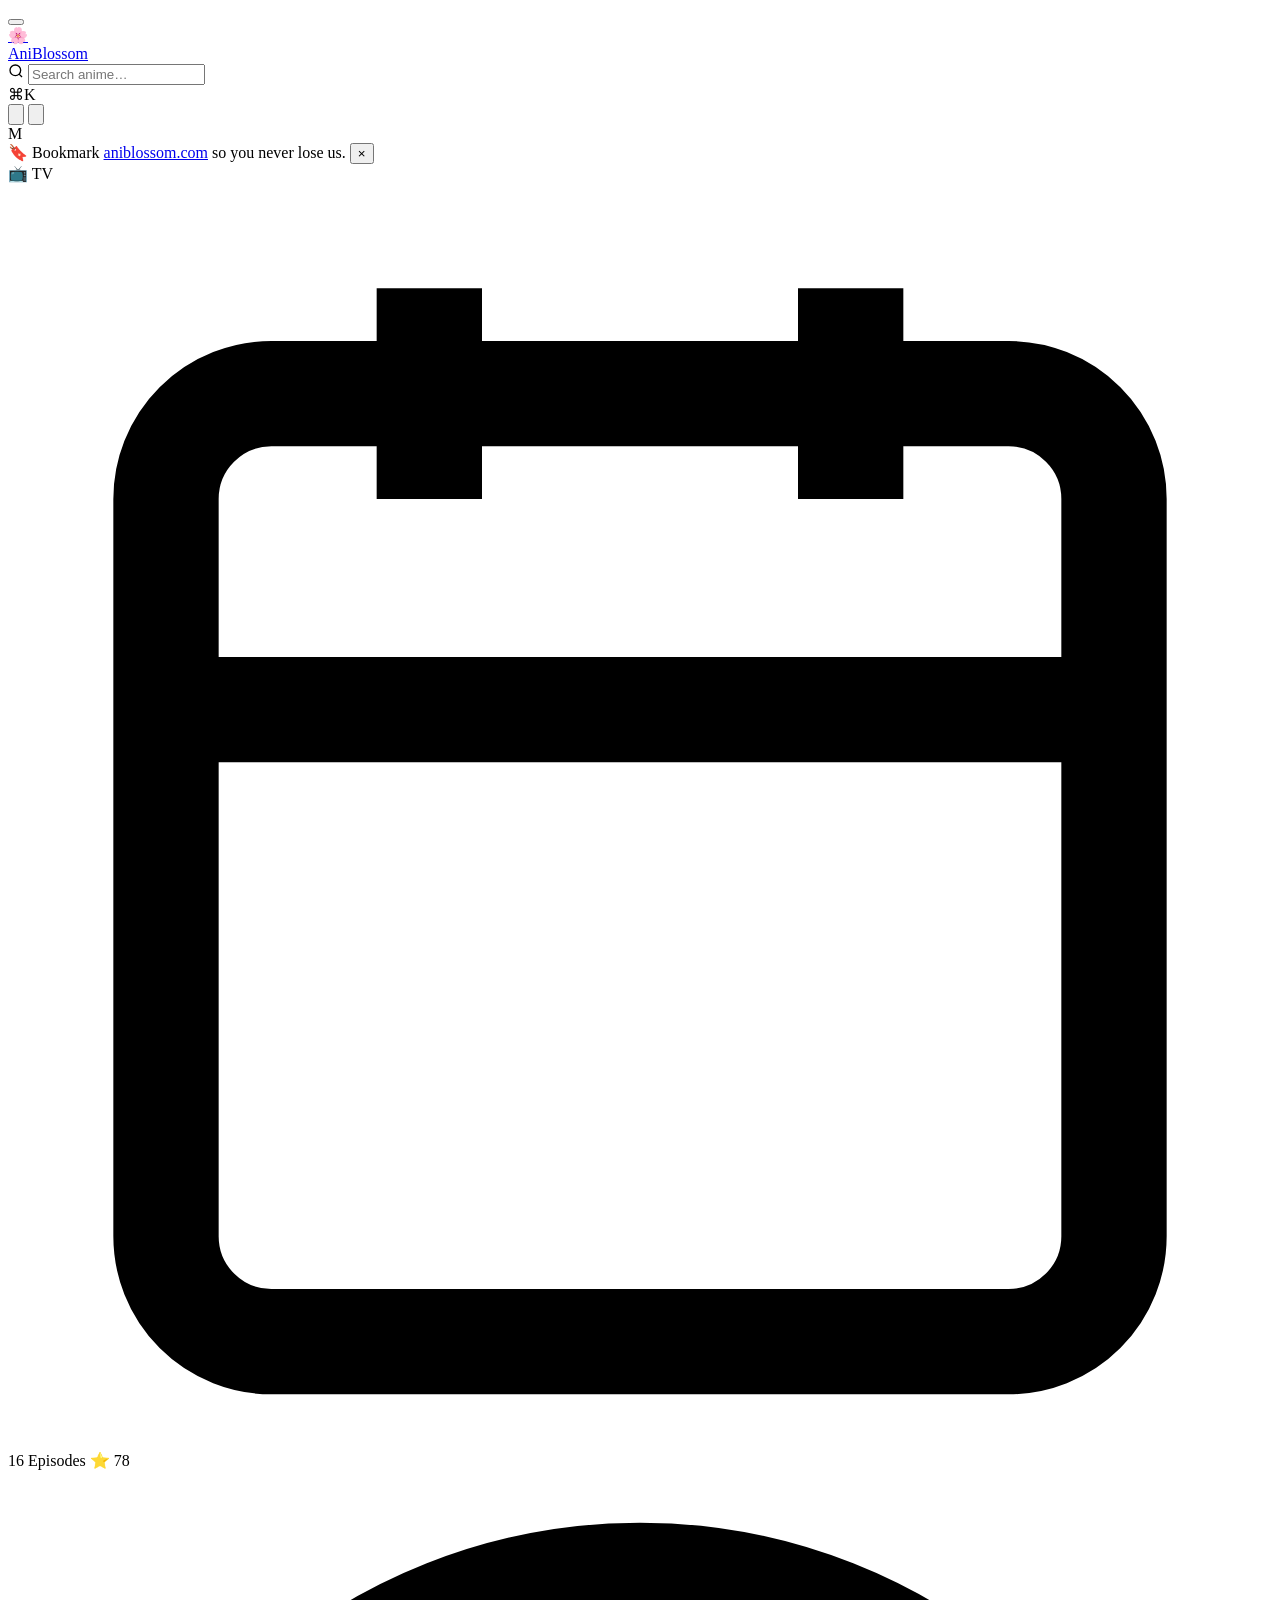
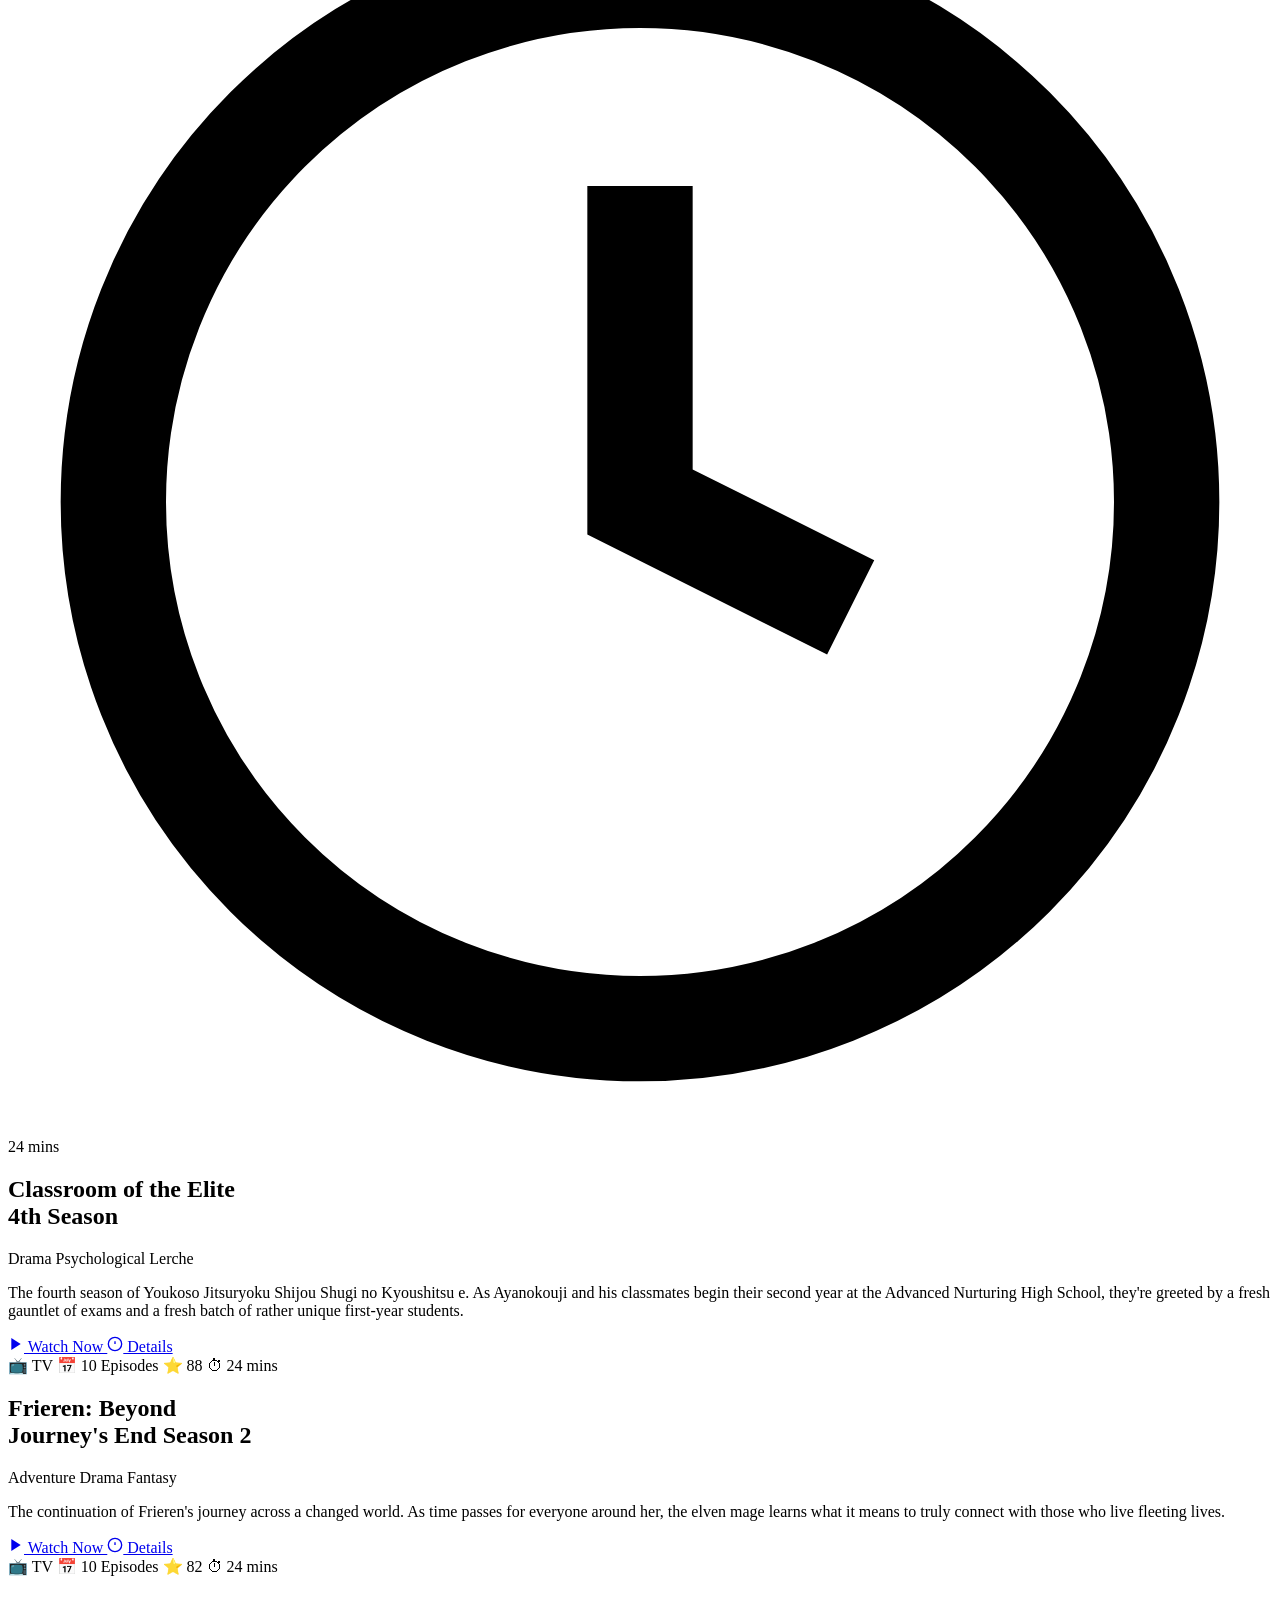
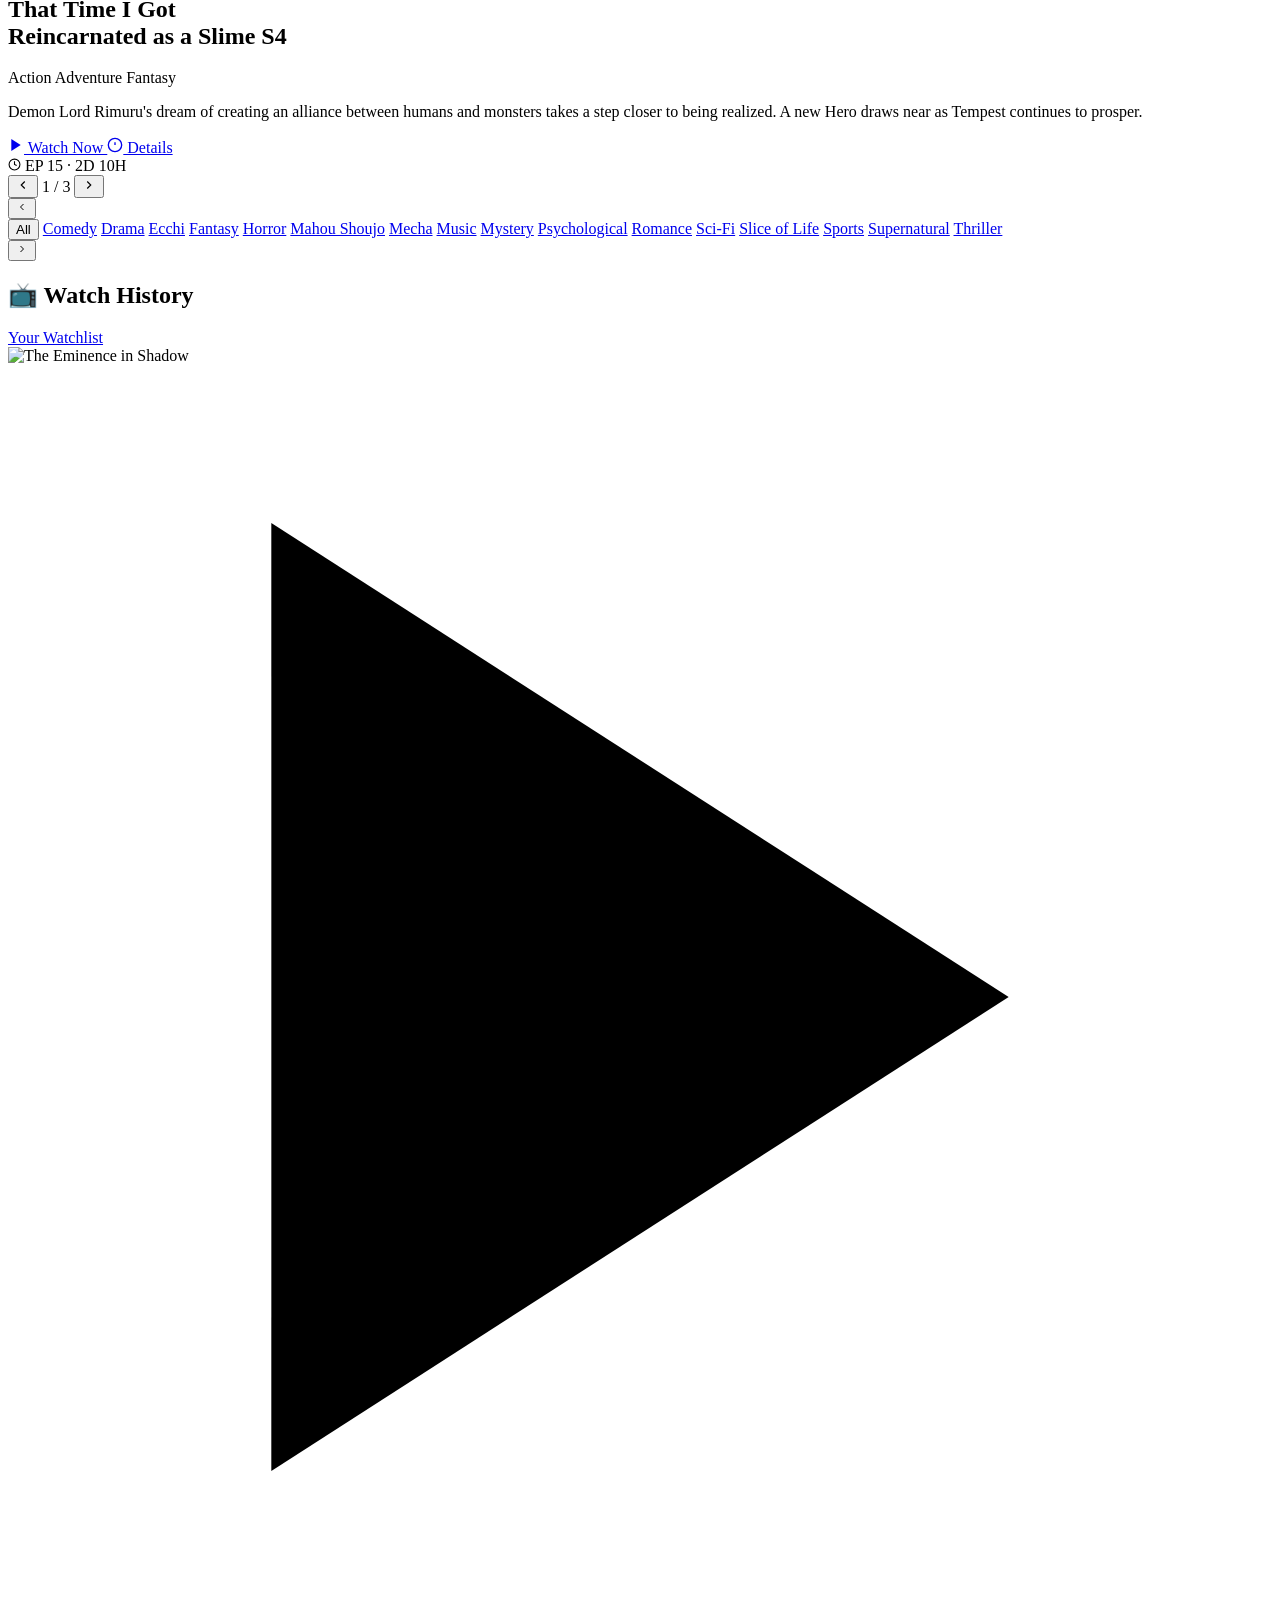
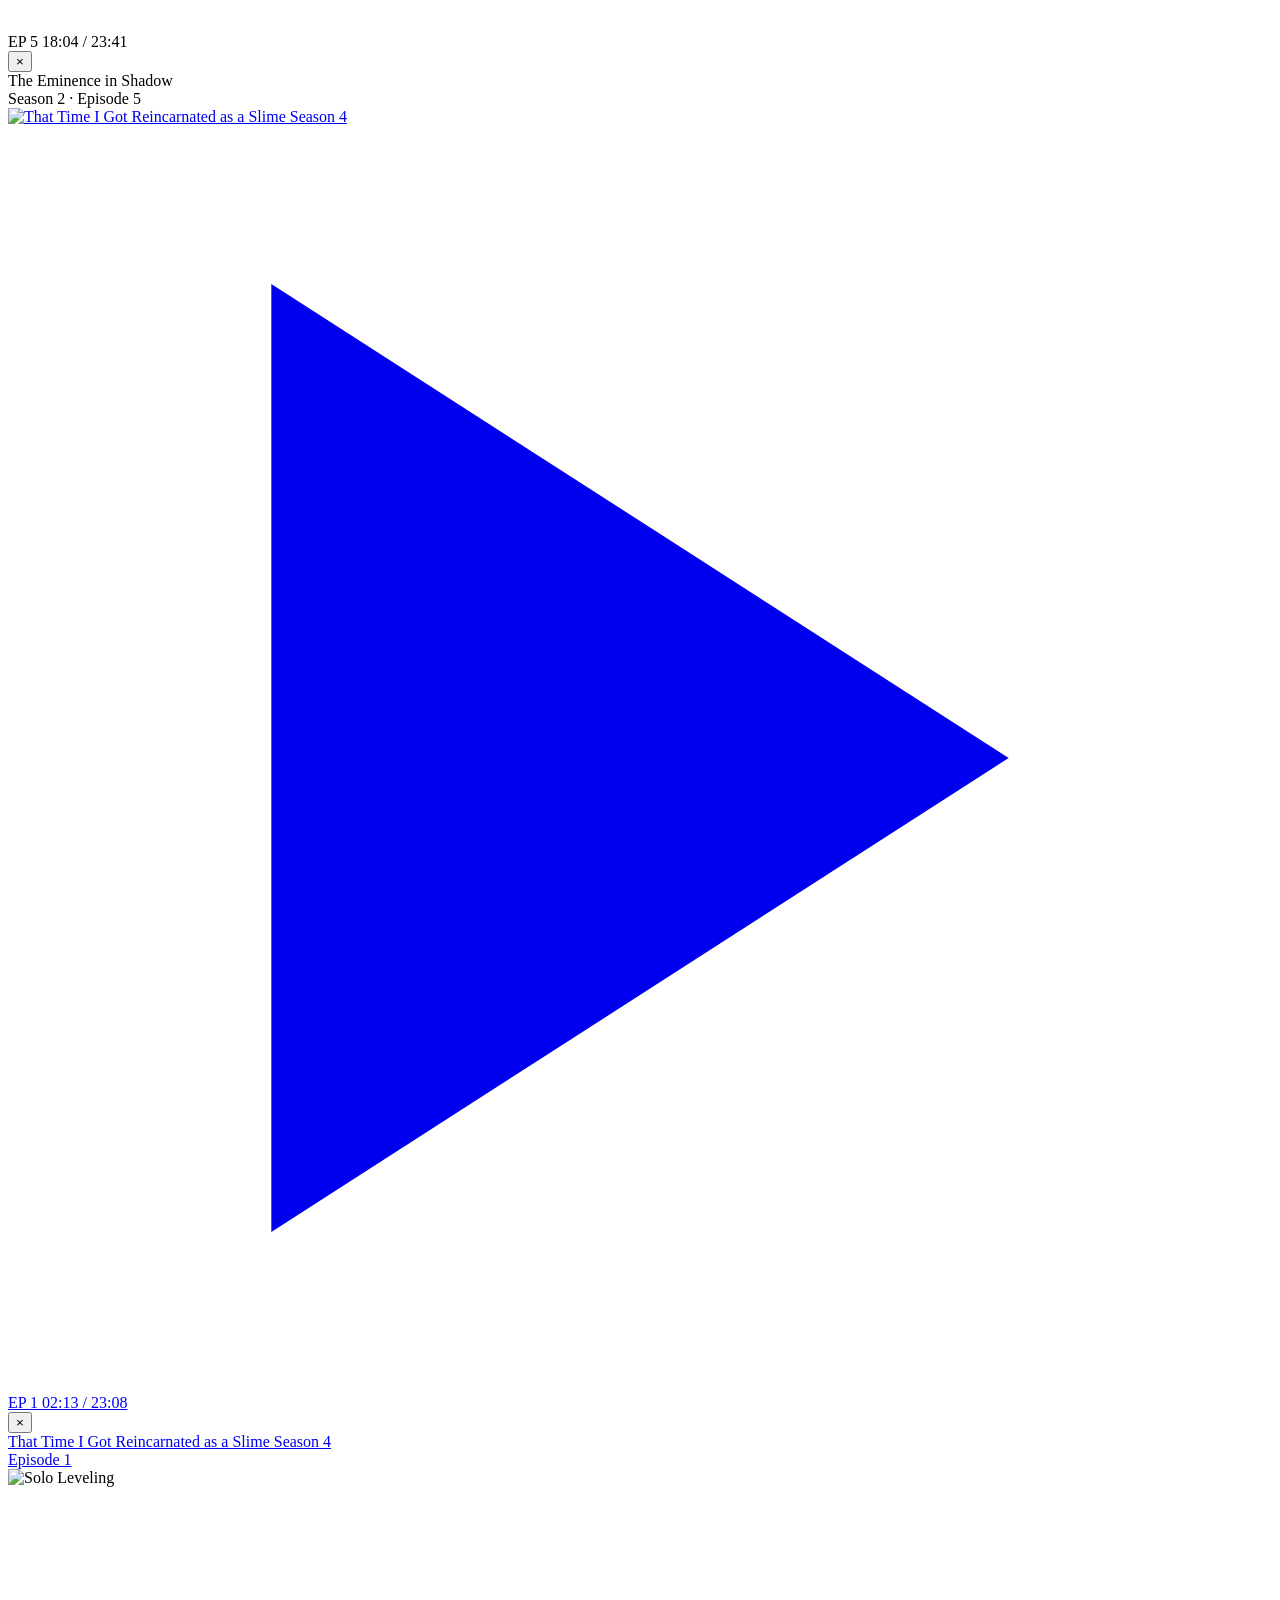
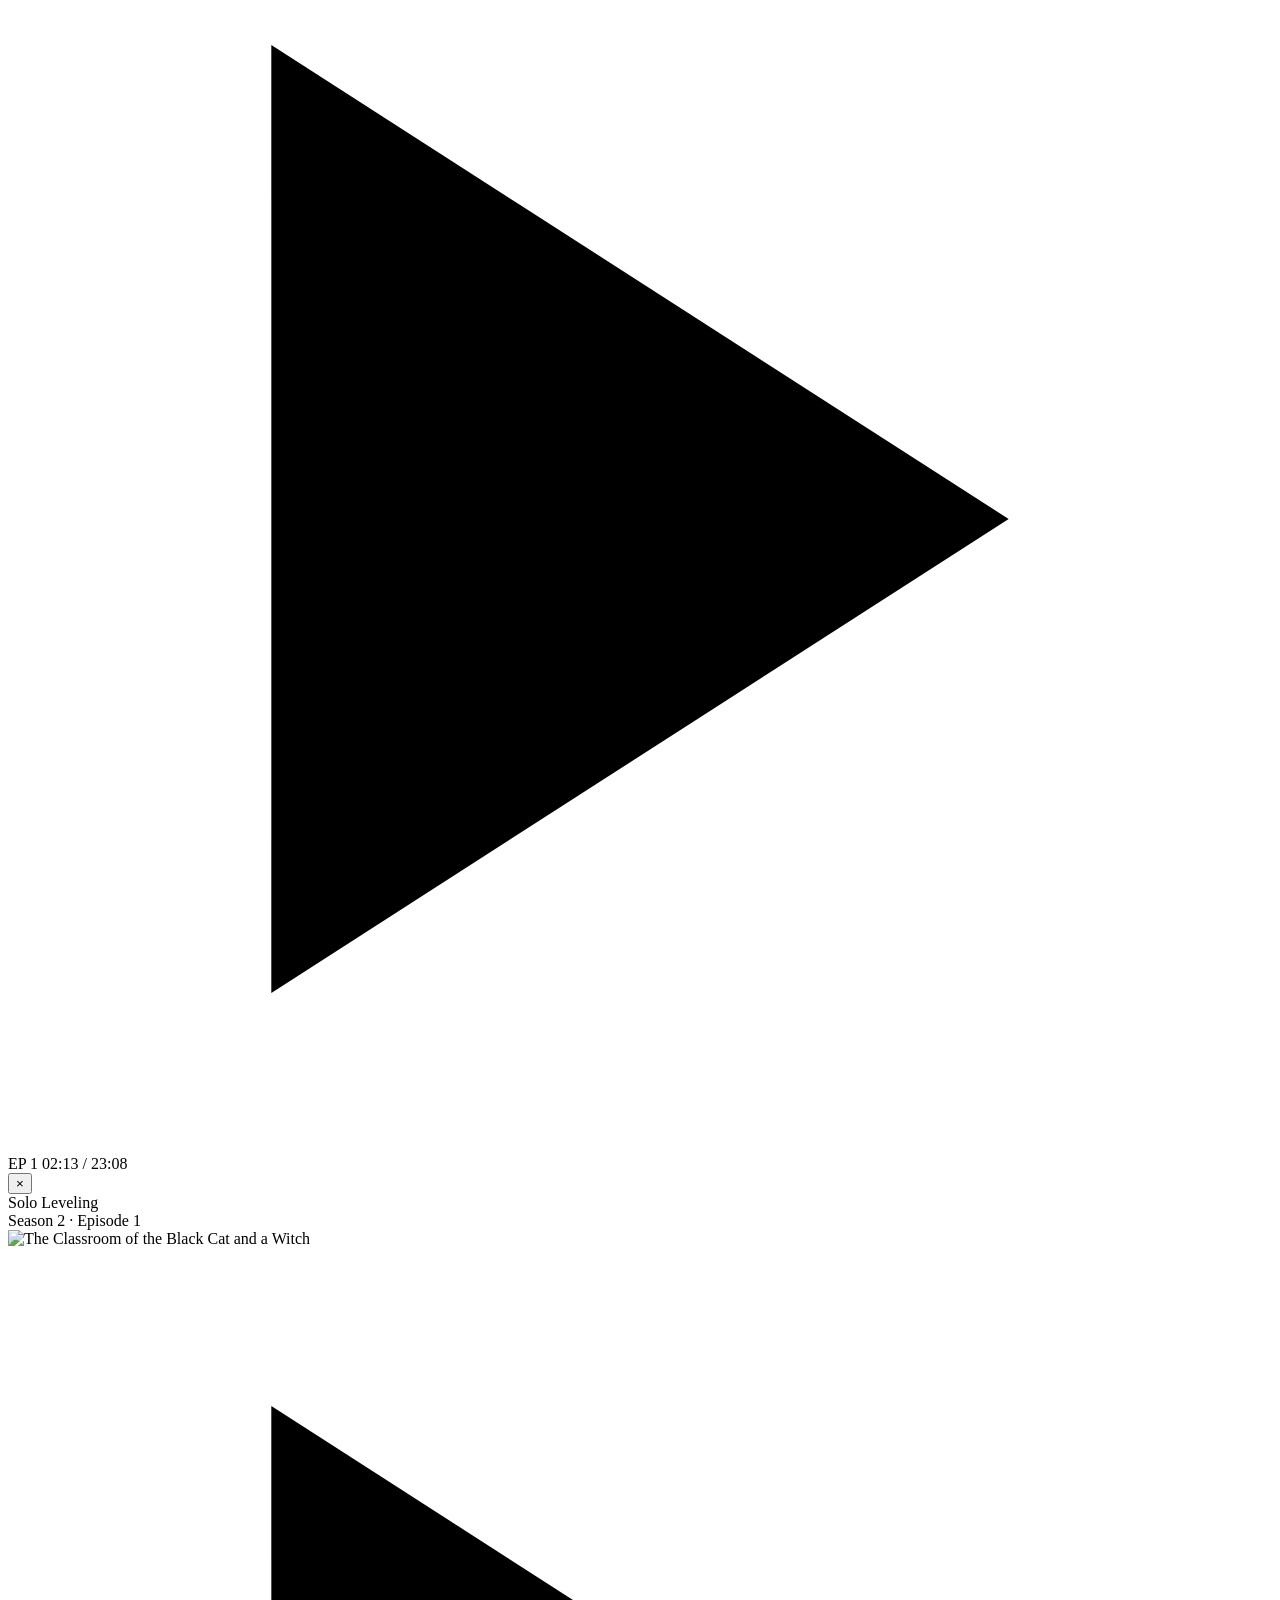
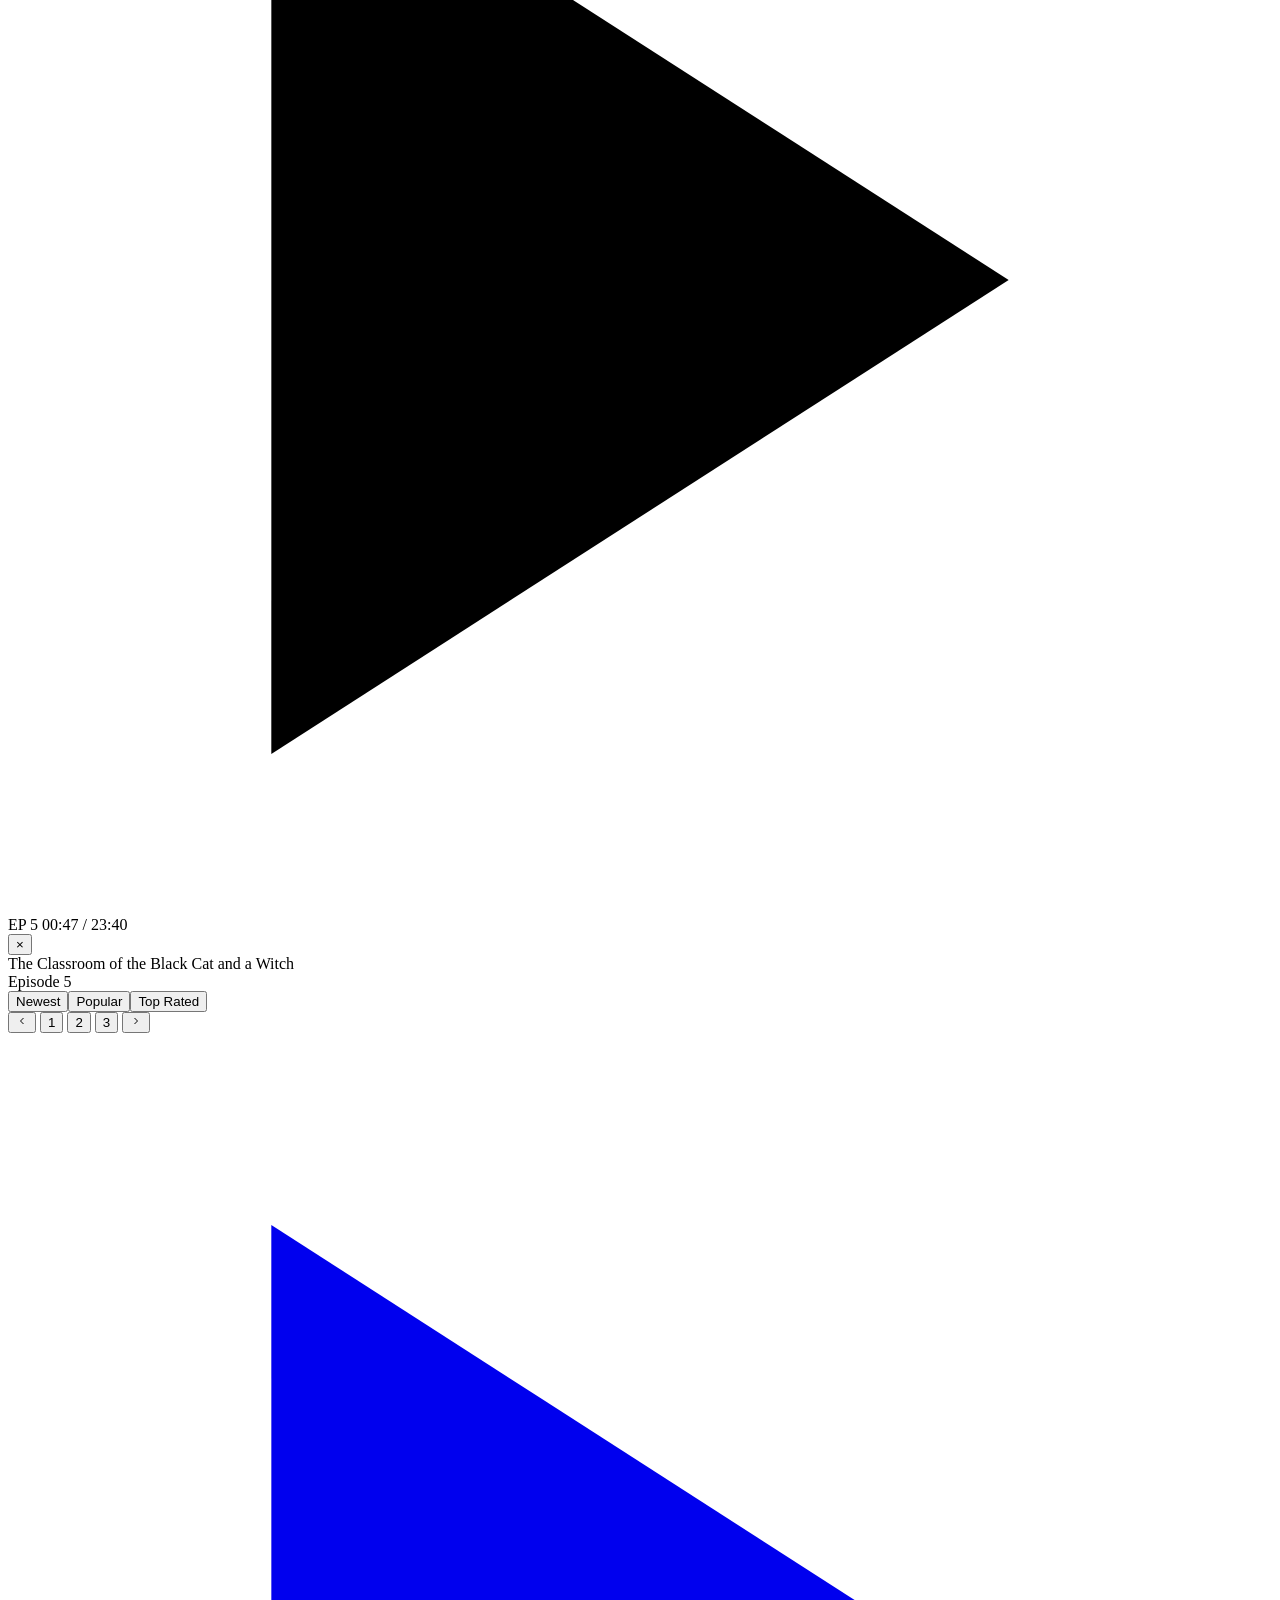
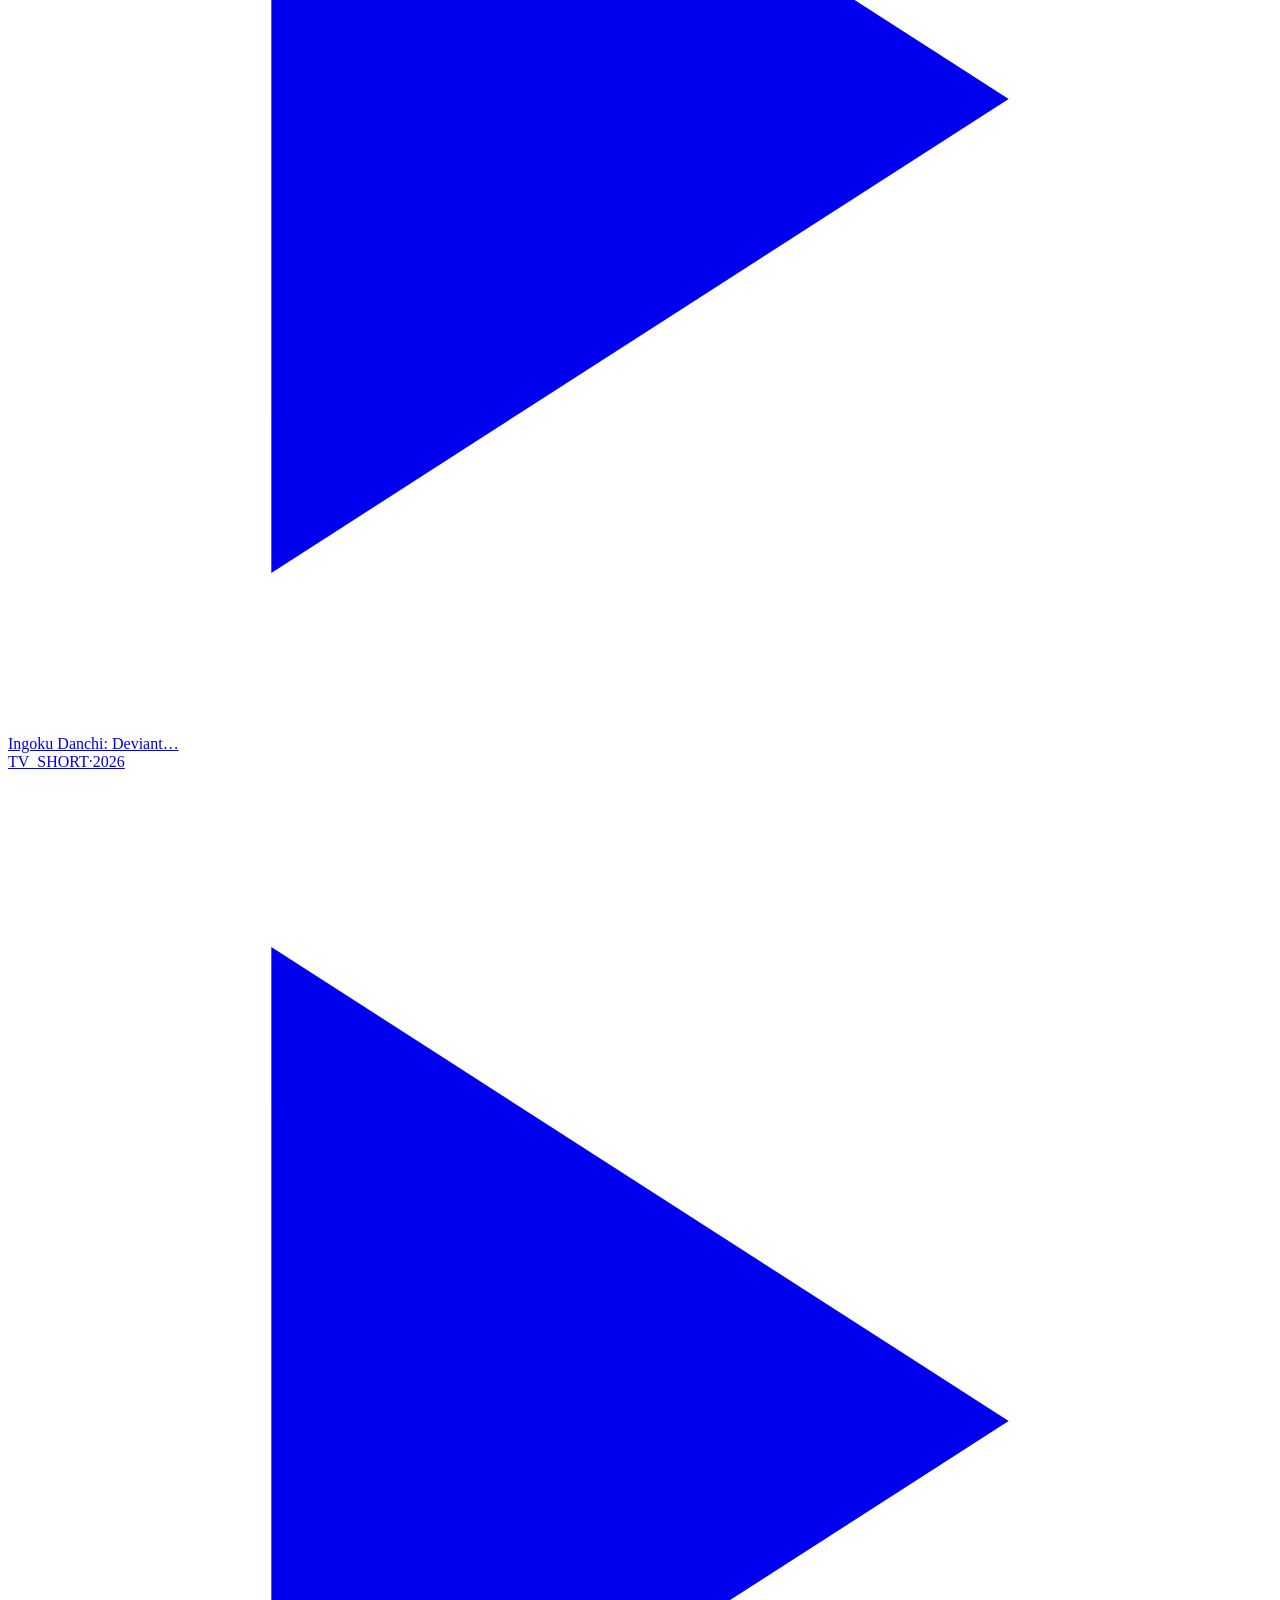
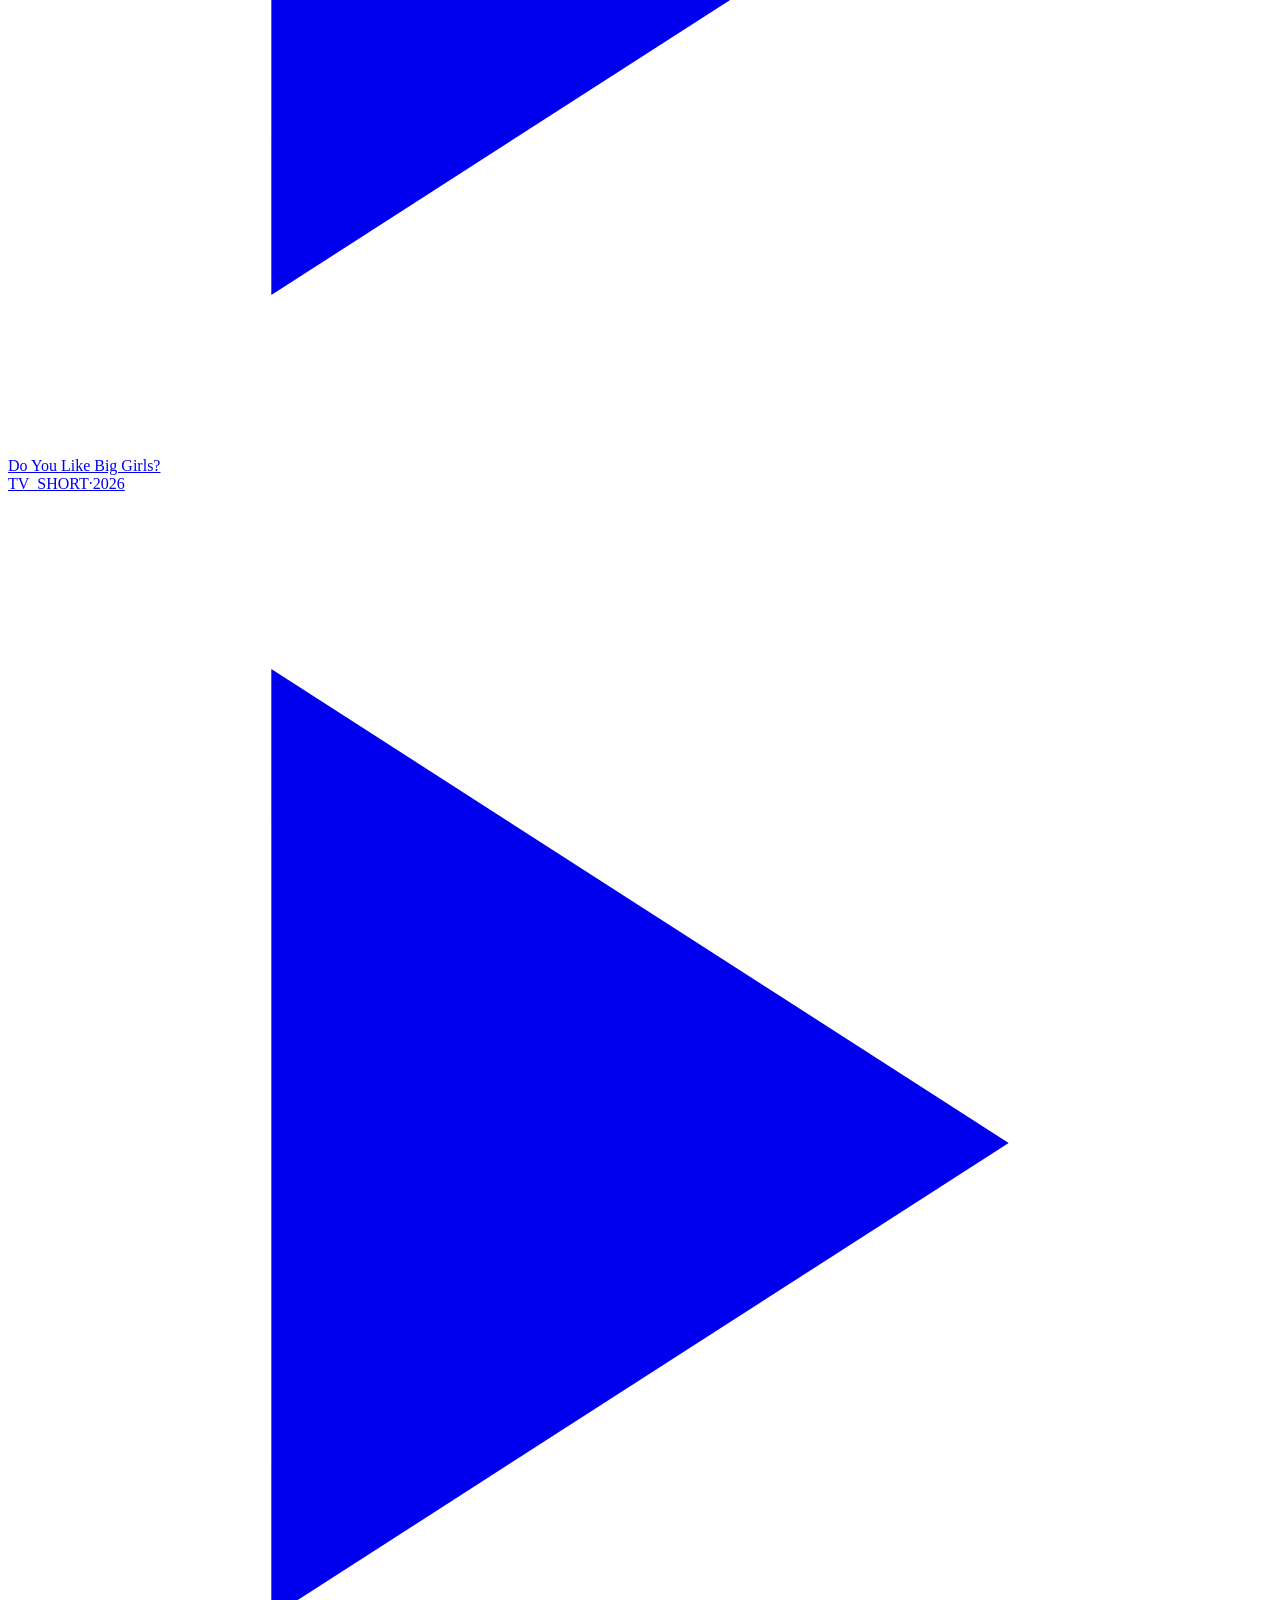
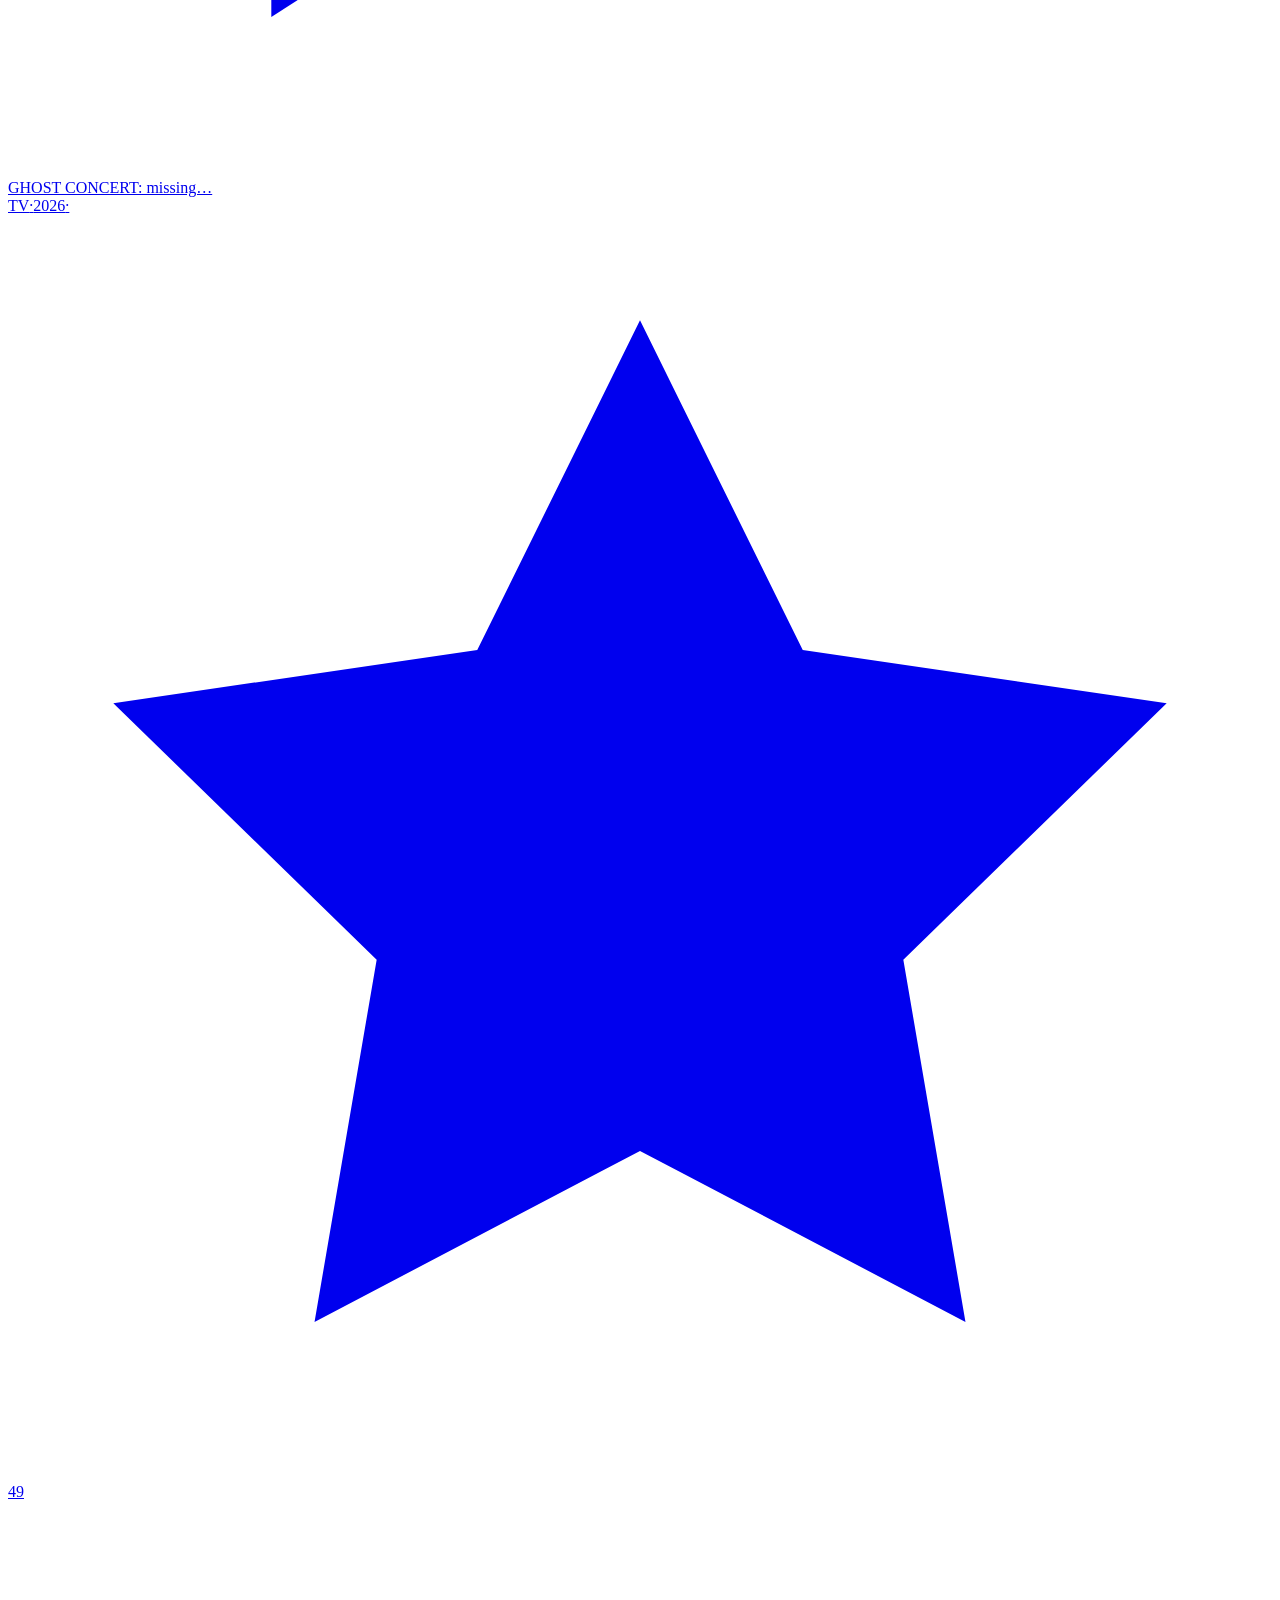
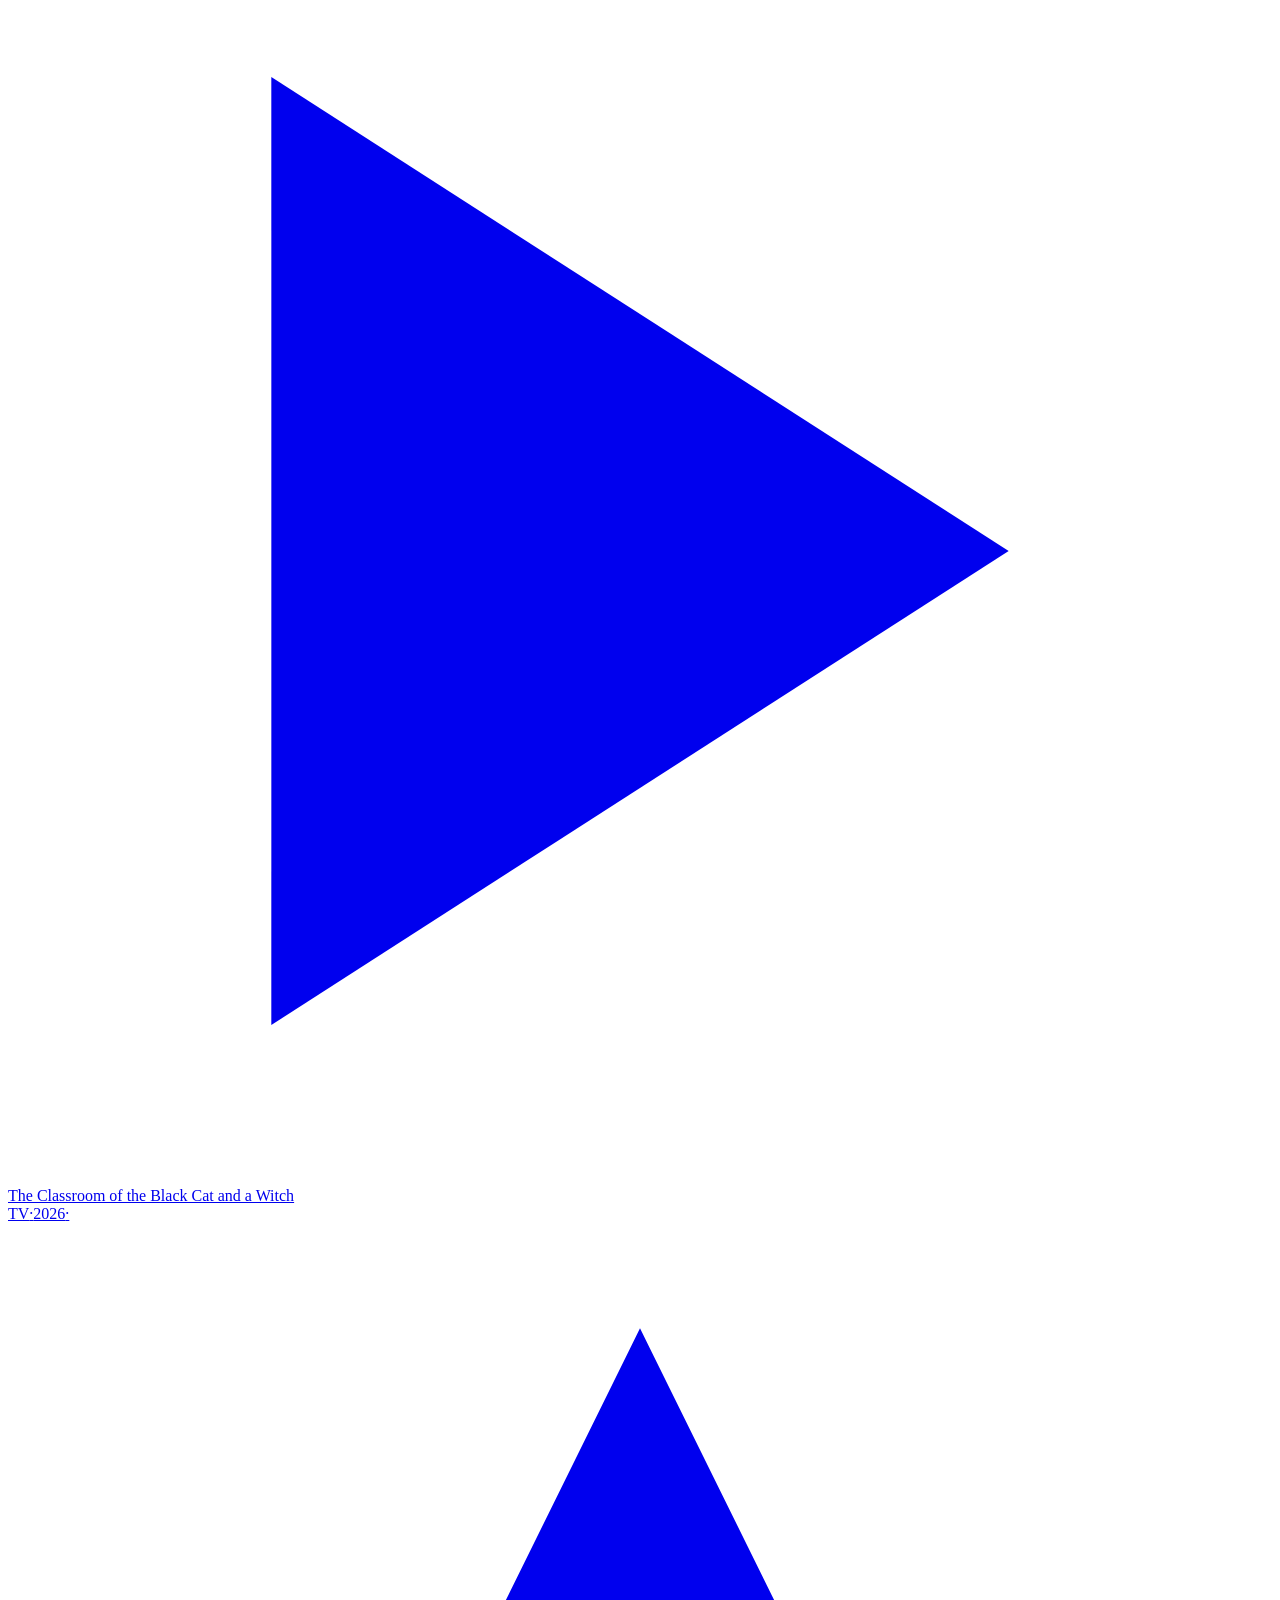
==== index.html @ 987cf846 "Add files via upload" ====
<!DOCTYPE html>
<html lang="en">
<head>
  <meta charset="UTF-8">
  <meta name="viewport" content="width=device-width, initial-scale=1.0">
  <meta name="description" content="AniBlossom — Watch anime online free. Subtitled and dubbed. HD quality.">
  <meta name="theme-color" content="#0a0a0f">
  <title>AniBlossom — Watch Anime Online</title>

  <!-- Open Graph -->
  <meta property="og:title" content="AniBlossom — Watch Anime Online">
  <meta property="og:description" content="Stream anime free in HD. Sub & dub available.">
  <meta property="og:type" content="website">

  <link rel="icon" type="image/svg+xml" href="data:image/svg+xml,<svg xmlns='http://www.w3.org/2000/svg' viewBox='0 0 32 32'><rect width='32' height='32' rx='8' fill='%23ff6e96'/><text x='16' y='22' text-anchor='middle' font-size='18'>🌸</text></svg>">
  <link rel="stylesheet" href="css/style.css">
</head>
<body>

<!-- ── Navbar ──────────────────────────────────────────────── -->
<nav class="navbar">
  <button class="nav-menu-btn" aria-label="Menu">
    <span></span><span></span><span></span>
  </button>

  <a href="/" class="navbar-logo font-display">
    <div class="logo-icon">🌸</div>
    Ani<span>Blossom</span>
  </a>

  <div class="nav-search">
    <span class="search-icon">
      <svg viewBox="0 0 24 24" fill="none" stroke="currentColor" stroke-width="2" width="16" height="16">
        <circle cx="11" cy="11" r="8"/><path d="M21 21l-4.35-4.35"/>
      </svg>
    </span>
    <input id="searchInput" type="search" placeholder="Search anime…" autocomplete="off">
    <div class="search-kbd">
      <span class="kbd">⌘</span><span class="kbd">K</span>
    </div>
    <div class="search-dropdown" id="searchDropdown"></div>
  </div>

  <div class="nav-actions">
    <button class="nav-btn" id="randomBtn" title="Random anime" aria-label="Random anime">
      <svg viewBox="0 0 24 24" fill="none" stroke="currentColor" stroke-width="2">
        <polyline points="16 3 21 3 21 8"/>
        <line x1="4" y1="20" x2="21" y2="3"/>
        <polyline points="21 16 21 21 16 21"/>
        <line x1="15" y1="15" x2="21" y2="21"/>
      </svg>
    </button>
    <button class="nav-btn" title="Watchlist" aria-label="Watchlist">
      <svg viewBox="0 0 24 24" fill="none" stroke="currentColor" stroke-width="2">
        <path d="M19 21l-7-5-7 5V5a2 2 0 0 1 2-2h10a2 2 0 0 1 2 2z"/>
      </svg>
    </button>
    <div class="nav-user-avatar" title="Account">M</div>
  </div>
</nav>

<!-- ── Bookmark Banner ────────────────────────────────────── -->
<div class="site-banner">
  <span class="site-banner-icon">🔖</span>
  Bookmark <a href="/">aniblossom.com</a> so you never lose us.
  <button class="site-banner-close" aria-label="Close">×</button>
</div>

<!-- ── Hero Slider ────────────────────────────────────────── -->
<section class="hero">

  <!-- Slide 1 -->
  <div class="hero-slide active">
    <div class="hero-bg" style="background-image: url('https://cdn.myanimelist.net/images/anime/1314/122795l.jpg')"></div>
    <div class="hero-gradient"></div>
    <div class="hero-content">
      <div class="hero-meta">
        <span class="hero-meta-item">📺 TV</span>
        <span class="hero-meta-item">
          <svg viewBox="0 0 24 24" fill="none" stroke="currentColor" stroke-width="2"><rect x="3" y="4" width="18" height="18" rx="2"/><line x1="16" y1="2" x2="16" y2="6"/><line x1="8" y1="2" x2="8" y2="6"/><line x1="3" y1="10" x2="21" y2="10"/></svg>
          16 Episodes
        </span>
        <span class="hero-meta-item">⭐ 78</span>
        <span class="hero-meta-item">
          <svg viewBox="0 0 24 24" fill="none" stroke="currentColor" stroke-width="2"><circle cx="12" cy="12" r="10"/><polyline points="12 6 12 12 16 14"/></svg>
          24 mins
        </span>
      </div>
      <h1 class="hero-title font-display">Classroom of the Elite<br>4th Season</h1>
      <div class="hero-genres">
        <span class="hero-genre-tag">Drama</span>
        <span class="hero-genre-tag">Psychological</span>
        <span class="hero-genre-tag">Lerche</span>
      </div>
      <p class="hero-desc">
        The fourth season of Youkoso Jitsuryoku Shijou Shugi no Kyoushitsu e. As Ayanokouji and his classmates begin their second year at the Advanced Nurturing High School, they're greeted by a fresh gauntlet of exams and a fresh batch of rather unique first-year students.
      </p>
      <div class="hero-actions">
        <a href="/watch/54233" class="btn btn-primary">
          <svg viewBox="0 0 24 24" fill="currentColor" width="16" height="16"><polygon points="5 3 19 12 5 21 5 3"/></svg>
          Watch Now
        </a>
        <a href="/anime/54233" class="btn btn-secondary">
          <svg viewBox="0 0 24 24" fill="none" stroke="currentColor" stroke-width="2" width="16" height="16"><circle cx="12" cy="12" r="10"/><line x1="12" y1="8" x2="12" y2="12"/><line x1="12" y1="16" x2="12.01" y2="16"/></svg>
          Details
        </a>
      </div>
    </div>
  </div>

  <!-- Slide 2 -->
  <div class="hero-slide">
    <div class="hero-bg" style="background-image: url('https://cdn.myanimelist.net/images/anime/1142/126765l.jpg')"></div>
    <div class="hero-gradient"></div>
    <div class="hero-content">
      <div class="hero-meta">
        <span class="hero-meta-item">📺 TV</span>
        <span class="hero-meta-item">📅 10 Episodes</span>
        <span class="hero-meta-item">⭐ 88</span>
        <span class="hero-meta-item">⏱ 24 mins</span>
      </div>
      <h1 class="hero-title font-display">Frieren: Beyond<br>Journey's End Season 2</h1>
      <div class="hero-genres">
        <span class="hero-genre-tag">Adventure</span>
        <span class="hero-genre-tag">Drama</span>
        <span class="hero-genre-tag">Fantasy</span>
      </div>
      <p class="hero-desc">
        The continuation of Frieren's journey across a changed world. As time passes for everyone around her, the elven mage learns what it means to truly connect with those who live fleeting lives.
      </p>
      <div class="hero-actions">
        <a href="/watch/56839" class="btn btn-primary">
          <svg viewBox="0 0 24 24" fill="currentColor" width="16" height="16"><polygon points="5 3 19 12 5 21 5 3"/></svg>
          Watch Now
        </a>
        <a href="/anime/56839" class="btn btn-secondary">
          <svg viewBox="0 0 24 24" fill="none" stroke="currentColor" stroke-width="2" width="16" height="16"><circle cx="12" cy="12" r="10"/><line x1="12" y1="8" x2="12" y2="12"/><line x1="12" y1="16" x2="12.01" y2="16"/></svg>
          Details
        </a>
      </div>
    </div>
  </div>

  <!-- Slide 3 -->
  <div class="hero-slide">
    <div class="hero-bg" style="background-image: url('https://cdn.myanimelist.net/images/anime/1015/138006l.jpg')"></div>
    <div class="hero-gradient"></div>
    <div class="hero-content">
      <div class="hero-meta">
        <span class="hero-meta-item">📺 TV</span>
        <span class="hero-meta-item">📅 10 Episodes</span>
        <span class="hero-meta-item">⭐ 82</span>
        <span class="hero-meta-item">⏱ 24 mins</span>
      </div>
      <h1 class="hero-title font-display">That Time I Got<br>Reincarnated as a Slime S4</h1>
      <div class="hero-genres">
        <span class="hero-genre-tag">Action</span>
        <span class="hero-genre-tag">Adventure</span>
        <span class="hero-genre-tag">Fantasy</span>
      </div>
      <p class="hero-desc">
        Demon Lord Rimuru's dream of creating an alliance between humans and monsters takes a step closer to being realized. A new Hero draws near as Tempest continues to prosper.
      </p>
      <div class="hero-actions">
        <a href="/watch/182205" class="btn btn-primary">
          <svg viewBox="0 0 24 24" fill="currentColor" width="16" height="16"><polygon points="5 3 19 12 5 21 5 3"/></svg>
          Watch Now
        </a>
        <a href="/anime/182205" class="btn btn-secondary">
          <svg viewBox="0 0 24 24" fill="none" stroke="currentColor" stroke-width="2" width="16" height="16"><circle cx="12" cy="12" r="10"/><line x1="12" y1="8" x2="12" y2="12"/><line x1="12" y1="16" x2="12.01" y2="16"/></svg>
          Details
        </a>
      </div>
    </div>
  </div>

  <!-- Slider controls -->
  <div class="hero-countdown">
    <svg viewBox="0 0 24 24" fill="none" stroke="currentColor" stroke-width="2" width="13" height="13"><circle cx="12" cy="12" r="10"/><polyline points="12 6 12 12 16 14"/></svg>
    EP 15 · 2D 10H
  </div>
  <div class="hero-controls">
    <button class="hero-nav-btn" data-hero-prev aria-label="Previous">
      <svg viewBox="0 0 24 24" fill="none" stroke="currentColor" stroke-width="2" width="14" height="14"><polyline points="15 18 9 12 15 6"/></svg>
    </button>
    <span class="hero-counter">1 / 3</span>
    <button class="hero-nav-btn" data-hero-next aria-label="Next">
      <svg viewBox="0 0 24 24" fill="none" stroke="currentColor" stroke-width="2" width="14" height="14"><polyline points="9 18 15 12 9 6"/></svg>
    </button>
  </div>
</section>

<!-- ── Genre Bar ───────────────────────────────────────────── -->
<div class="genre-bar">
  <button class="genre-scroll-btn" data-dir="left" aria-label="Scroll left">
    <svg viewBox="0 0 24 24" fill="none" stroke="currentColor" stroke-width="2" width="12" height="12"><polyline points="15 18 9 12 15 6"/></svg>
  </button>
  <div class="genre-bar-inner">
    <button class="genre-pill active">All</button>
    <a href="/genre/comedy" class="genre-pill">Comedy</a>
    <a href="/genre/drama" class="genre-pill">Drama</a>
    <a href="/genre/ecchi" class="genre-pill">Ecchi</a>
    <a href="/genre/fantasy" class="genre-pill">Fantasy</a>
    <a href="/genre/horror" class="genre-pill">Horror</a>
    <a href="/genre/mahou-shoujo" class="genre-pill">Mahou Shoujo</a>
    <a href="/genre/mecha" class="genre-pill">Mecha</a>
    <a href="/genre/music" class="genre-pill">Music</a>
    <a href="/genre/mystery" class="genre-pill">Mystery</a>
    <a href="/genre/psychological" class="genre-pill">Psychological</a>
    <a href="/genre/romance" class="genre-pill">Romance</a>
    <a href="/genre/sci-fi" class="genre-pill">Sci-Fi</a>
    <a href="/genre/slice-of-life" class="genre-pill">Slice of Life</a>
    <a href="/genre/sports" class="genre-pill">Sports</a>
    <a href="/genre/supernatural" class="genre-pill">Supernatural</a>
    <a href="/genre/thriller" class="genre-pill">Thriller</a>
  </div>
  <button class="genre-scroll-btn" data-dir="right" aria-label="Scroll right">
    <svg viewBox="0 0 24 24" fill="none" stroke="currentColor" stroke-width="2" width="12" height="12"><polyline points="9 18 15 12 9 6"/></svg>
  </button>
</div>

<!-- ── Main Grid ───────────────────────────────────────────── -->
<div class="page-wrapper">
  <main class="main-col">

    <!-- Watch History -->
    <section class="section">
      <div class="section-header">
        <h2 class="section-title">
          <span class="section-title-icon">📺</span>
          Watch History
        </h2>
        <a href="/history" class="section-link">Your Watchlist</a>
      </div>
      <div class="history-grid">

        <div class="history-card">
          <div class="history-thumb">
            <img src="https://cdn.myanimelist.net/images/anime/1240/142503l.jpg" alt="The Eminence in Shadow" loading="lazy">
            <div class="history-play">
              <div class="history-play-icon">
                <svg viewBox="0 0 24 24" fill="currentColor"><polygon points="5 3 19 12 5 21 5 3"/></svg>
              </div>
            </div>
            <div class="history-progress"><div class="history-progress-bar" style="width:78%"></div></div>
            <span class="history-ep-badge">EP 5</span>
            <span class="history-time-badge">18:04 / 23:41</span>
          </div>
          <button class="history-remove" aria-label="Remove">×</button>
          <div class="history-body">
            <div class="history-title">The Eminence in Shadow</div>
            <div class="history-subtitle">Season 2 · Episode 5</div>
          </div>
        </div>

        <a href="/watch/182205" class="history-card">
          <div class="history-thumb">
            <img src="https://cdn.myanimelist.net/images/anime/1015/138006l.jpg" alt="That Time I Got Reincarnated as a Slime Season 4" loading="lazy">
            <div class="history-play">
              <div class="history-play-icon">
                <svg viewBox="0 0 24 24" fill="currentColor"><polygon points="5 3 19 12 5 21 5 3"/></svg>
              </div>
            </div>
            <div class="history-progress"><div class="history-progress-bar" style="width:9%"></div></div>
            <span class="history-ep-badge">EP 1</span>
            <span class="history-time-badge">02:13 / 23:08</span>
          </div>
          <button class="history-remove" aria-label="Remove">×</button>
          <div class="history-body">
            <div class="history-title">That Time I Got Reincarnated as a Slime Season 4</div>
            <div class="history-subtitle">Episode 1</div>
          </div>
        </a>

        <div class="history-card">
          <div class="history-thumb">
            <img src="https://cdn.myanimelist.net/images/anime/1258/126038l.jpg" alt="Solo Leveling" loading="lazy">
            <div class="history-play">
              <div class="history-play-icon">
                <svg viewBox="0 0 24 24" fill="currentColor"><polygon points="5 3 19 12 5 21 5 3"/></svg>
              </div>
            </div>
            <div class="history-progress"><div class="history-progress-bar" style="width:9%"></div></div>
            <span class="history-ep-badge">EP 1</span>
            <span class="history-time-badge">02:13 / 23:08</span>
          </div>
          <button class="history-remove" aria-label="Remove">×</button>
          <div class="history-body">
            <div class="history-title">Solo Leveling</div>
            <div class="history-subtitle">Season 2 · Episode 1</div>
          </div>
        </div>

        <div class="history-card">
          <div class="history-thumb">
            <img src="https://cdn.myanimelist.net/images/anime/1087/141842l.jpg" alt="The Classroom of the Black Cat and a Witch" loading="lazy">
            <div class="history-play">
              <div class="history-play-icon">
                <svg viewBox="0 0 24 24" fill="currentColor"><polygon points="5 3 19 12 5 21 5 3"/></svg>
              </div>
            </div>
            <div class="history-progress"><div class="history-progress-bar" style="width:4%"></div></div>
            <span class="history-ep-badge">EP 5</span>
            <span class="history-time-badge">00:47 / 23:40</span>
          </div>
          <button class="history-remove" aria-label="Remove">×</button>
          <div class="history-body">
            <div class="history-title">The Classroom of the Black Cat and a Witch</div>
            <div class="history-subtitle">Episode 5</div>
          </div>
        </div>

      </div>
    </section>

    <!-- Tabs: Newest / Popular / Top Rated -->
    <section class="section" style="padding-bottom:0">
      <div class="tabs" style="padding:0">
        <div style="display:flex;align-items:center;gap:0;flex:1">
          <button class="tab-btn active" data-tab="newest">Newest</button>
          <button class="tab-btn" data-tab="popular">Popular</button>
          <button class="tab-btn" data-tab="top-rated">Top Rated</button>
        </div>
        <div class="pagination">
          <button class="page-btn">
            <svg viewBox="0 0 24 24" fill="none" stroke="currentColor" stroke-width="2" width="12"><polyline points="15 18 9 12 15 6"/></svg>
          </button>
          <button class="page-btn active">1</button>
          <button class="page-btn">2</button>
          <button class="page-btn">3</button>
          <button class="page-btn">
            <svg viewBox="0 0 24 24" fill="none" stroke="currentColor" stroke-width="2" width="12"><polyline points="9 18 15 12 9 6"/></svg>
          </button>
        </div>
      </div>
    </section>

    <section class="section" style="padding-top:16px;padding-bottom:24px">
      <div class="card-grid">

        <a href="/watch/anime-1" class="anime-card">
          <div class="card-thumb">
            <img src="https://cdn.myanimelist.net/images/anime/1520/141914l.jpg" alt="" loading="lazy">
            <span class="card-status-dot dot dot-airing" style="background:var(--dot-airing);box-shadow:0 0 6px var(--dot-airing)"></span>
            <div class="card-overlay">
              <div class="card-play-btn">
                <svg viewBox="0 0 24 24" fill="currentColor"><polygon points="5 3 19 12 5 21 5 3"/></svg>
              </div>
            </div>
          </div>
          <div class="card-body">
            <div class="card-title">Ingoku Danchi: Deviant…</div>
            <div class="card-meta">
              <span>TV_SHORT</span><span>·</span><span>2026</span>
            </div>
          </div>
        </a>

        <a href="/watch/anime-2" class="anime-card">
          <div class="card-thumb">
            <img src="https://cdn.myanimelist.net/images/anime/1855/141497l.jpg" alt="" loading="lazy">
            <span class="card-status-dot dot dot-airing"></span>
            <div class="card-overlay"><div class="card-play-btn"><svg viewBox="0 0 24 24" fill="currentColor"><polygon points="5 3 19 12 5 21 5 3"/></svg></div></div>
          </div>
          <div class="card-body">
            <div class="card-title">Do You Like Big Girls?</div>
            <div class="card-meta"><span>TV_SHORT</span><span>·</span><span>2026</span></div>
          </div>
        </a>

        <a href="/watch/anime-3" class="anime-card">
          <div class="card-thumb">
            <img src="https://cdn.myanimelist.net/images/anime/1855/140887l.jpg" alt="" loading="lazy">
            <span class="card-status-dot dot dot-airing"></span>
            <div class="card-overlay"><div class="card-play-btn"><svg viewBox="0 0 24 24" fill="currentColor"><polygon points="5 3 19 12 5 21 5 3"/></svg></div></div>
          </div>
          <div class="card-body">
            <div class="card-title">GHOST CONCERT: missing…</div>
            <div class="card-meta"><span>TV</span><span>·</span><span>2026</span><span>·</span><div class="card-rating"><svg viewBox="0 0 24 24" fill="currentColor"><polygon points="12 2 15.09 8.26 22 9.27 17 14.14 18.18 21.02 12 17.77 5.82 21.02 7 14.14 2 9.27 8.91 8.26 12 2"/></svg>49</div></div>
          </div>
        </a>

        <a href="/watch/anime-4" class="anime-card">
          <div class="card-thumb">
            <img src="https://cdn.myanimelist.net/images/anime/1087/141842l.jpg" alt="" loading="lazy">
            <span class="card-status-dot dot dot-airing"></span>
            <div class="card-overlay"><div class="card-play-btn"><svg viewBox="0 0 24 24" fill="currentColor"><polygon points="5 3 19 12 5 21 5 3"/></svg></div></div>
          </div>
          <div class="card-body">
            <div class="card-title">The Classroom of the Black Cat and a Witch</div>
            <div class="card-meta"><span>TV</span><span>·</span><span>2026</span><span>·</span><div class="card-rating"><svg viewBox="0 0 24 24" fill="currentColor"><polygon points="12 2 15.09 8.26 22 9.27 17 14.14 18.18 21.02 12 17.77 5.82 21.02 7 14.14 2 9.27 8.91 8.26 12 2"/></svg>63</div></div>
          </div>
        </a>

        <a href="/watch/49536" class="anime-card">
          <div class="card-thumb">
            <img src="https://cdn.myanimelist.net/images/anime/1337/99013l.jpg" alt="ONE PIECE" loading="lazy">
            <span class="card-status-dot dot dot-airing"></span>
            <div class="card-overlay"><div class="card-play-btn"><svg viewBox="0 0 24 24" fill="currentColor"><polygon points="5 3 19 12 5 21 5 3"/></svg></div></div>
          </div>
          <div class="card-body">
            <div class="card-title">ONE PIECE</div>
            <div class="card-meta"><span>TV</span><span>·</span><span>1999</span><span>·</span><div class="card-rating"><svg viewBox="0 0 24 24" fill="currentColor"><polygon points="12 2 15.09 8.26 22 9.27 17 14.14 18.18 21.02 12 17.77 5.82 21.02 7 14.14 2 9.27 8.91 8.26 12 2"/></svg>87</div></div>
          </div>
        </a>

        <a href="/watch/anime-6" class="anime-card">
          <div class="card-thumb">
            <img src="https://cdn.myanimelist.net/images/anime/1855/141250l.jpg" alt="" loading="lazy">
            <span class="card-status-dot dot dot-airing"></span>
            <div class="card-overlay"><div class="card-play-btn"><svg viewBox="0 0 24 24" fill="currentColor"><polygon points="5 3 19 12 5 21 5 3"/></svg></div></div>
          </div>
          <div class="card-body">
            <div class="card-title">Magical Sisters Lulutt…</div>
            <div class="card-meta"><span>TV</span><span>·</span><span>2026</span><span>·</span><div class="card-rating"><svg viewBox="0 0 24 24" fill="currentColor"><polygon points="12 2 15.09 8.26 22 9.27 17 14.14 18.18 21.02 12 17.77 5.82 21.02 7 14.14 2 9.27 8.91 8.26 12 2"/></svg>63</div></div>
          </div>
        </a>

        <a href="/watch/anime-7" class="anime-card">
          <div class="card-thumb">
            <img src="https://cdn.myanimelist.net/images/anime/1291/139894l.jpg" alt="" loading="lazy">
            <span class="card-status-dot dot dot-finished"></span>
            <div class="card-overlay"><div class="card-play-btn"><svg viewBox="0 0 24 24" fill="currentColor"><polygon points="5 3 19 12 5 21 5 3"/></svg></div></div>
          </div>
          <div class="card-body">
            <div class="card-title">The Food Diary of Miss Maid</div>
            <div class="card-meta"><span>ONA</span><span>·</span><span>2026</span><span>·</span><div class="card-rating"><svg viewBox="0 0 24 24" fill="currentColor"><polygon points="12 2 15.09 8.26 22 9.27 17 14.14 18.18 21.02 12 17.77 5.82 21.02 7 14.14 2 9.27 8.91 8.26 12 2"/></svg>66</div></div>
          </div>
        </a>

        <a href="/watch/anime-8" class="anime-card">
          <div class="card-thumb">
            <img src="https://cdn.myanimelist.net/images/anime/1900/117467l.jpg" alt="" loading="lazy">
            <span class="card-status-dot dot dot-finished"></span>
            <div class="card-overlay"><div class="card-play-btn"><svg viewBox="0 0 24 24" fill="currentColor"><polygon points="5 3 19 12 5 21 5 3"/></svg></div></div>
          </div>
          <div class="card-body">
            <div class="card-title">NIPPON SANGOKU: Th…</div>
            <div class="card-meta"><span>ONA</span><span>·</span><span>2026</span></div>
          </div>
        </a>

        <a href="/watch/anime-9" class="anime-card">
          <div class="card-thumb">
            <img src="https://cdn.myanimelist.net/images/anime/1834/138519l.jpg" alt="" loading="lazy">
            <span class="card-status-dot dot dot-finished"></span>
            <div class="card-overlay"><div class="card-play-btn"><svg viewBox="0 0 24 24" fill="currentColor"><polygon points="5 3 19 12 5 21 5 3"/></svg></div></div>
          </div>
          <div class="card-body">
            <div class="card-title">Sazae-san</div>
            <div class="card-meta"><span>TV</span><span>·</span><span>1969</span><span>·</span><div class="card-rating"><svg viewBox="0 0 24 24" fill="currentColor"><polygon points="12 2 15.09 8.26 22 9.27 17 14.14 18.18 21.02 12 17.77 5.82 21.02 7 14.14 2 9.27 8.91 8.26 12 2"/></svg>55</div></div>
          </div>
        </a>

        <a href="/watch/anime-10" class="anime-card">
          <div class="card-thumb">
            <img src="https://cdn.myanimelist.net/images/anime/1355/141671l.jpg" alt="" loading="lazy">
            <span class="card-status-dot dot dot-airing"></span>
            <div class="card-overlay"><div class="card-play-btn"><svg viewBox="0 0 24 24" fill="currentColor"><polygon points="5 3 19 12 5 21 5 3"/></svg></div></div>
          </div>
          <div class="card-body">
            <div class="card-title">Holo no Graffiti</div>
            <div class="card-meta"><span>ONA</span><span>·</span><span>2019</span><span>·</span><div class="card-rating"><svg viewBox="0 0 24 24" fill="currentColor"><polygon points="12 2 15.09 8.26 22 9.27 17 14.14 18.18 21.02 12 17.77 5.82 21.02 7 14.14 2 9.27 8.91 8.26 12 2"/></svg>78</div></div>
          </div>
        </a>

        <a href="/watch/anime-11" class="anime-card">
          <div class="card-thumb">
            <img src="https://cdn.myanimelist.net/images/anime/1225/139813l.jpg" alt="" loading="lazy">
            <span class="card-status-dot dot dot-airing"></span>
            <div class="card-overlay"><div class="card-play-btn"><svg viewBox="0 0 24 24" fill="currentColor"><polygon points="5 3 19 12 5 21 5 3"/></svg></div></div>
          </div>
          <div class="card-body">
            <div class="card-title">Ace of the Diamond act II</div>
            <div class="card-meta"><span>TV</span><span>·</span><span>2026</span><span>·</span><div class="card-rating"><svg viewBox="0 0 24 24" fill="currentColor"><polygon points="12 2 15.09 8.26 22 9.27 17 14.14 18.18 21.02 12 17.77 5.82 21.02 7 14.14 2 9.27 8.91 8.26 12 2"/></svg>77</div></div>
          </div>
        </a>

        <a href="/watch/anime-12" class="anime-card">
          <div class="card-thumb">
            <img src="https://cdn.myanimelist.net/images/anime/1765/138530l.jpg" alt="" loading="lazy">
            <span class="card-status-dot dot dot-airing"></span>
            <div class="card-overlay"><div class="card-play-btn"><svg viewBox="0 0 24 24" fill="currentColor"><polygon points="5 3 19 12 5 21 5 3"/></svg></div></div>
          </div>
          <div class="card-body">
            <div class="card-title">Mission: Yozakura Fa…</div>
            <div class="card-meta"><span>TV</span><span>·</span><span>2026</span><span>·</span><div class="card-rating"><svg viewBox="0 0 24 24" fill="currentColor"><polygon points="12 2 15.09 8.26 22 9.27 17 14.14 18.18 21.02 12 17.77 5.82 21.02 7 14.14 2 9.27 8.91 8.26 12 2"/></svg>75</div></div>
          </div>
        </a>

      </div>
    </section>

    <!-- Just Finished + Top Movies -->
    <div class="list-section-grid">

      <!-- Just Finished -->
      <div class="list-panel">
        <div class="list-panel-title">
          <svg viewBox="0 0 24 24" fill="none" stroke="currentColor" stroke-width="2"><polyline points="9 11 12 14 22 4"/><path d="M21 12v7a2 2 0 0 1-2 2H5a2 2 0 0 1-2-2V5a2 2 0 0 1 2-2h11"/></svg>
          Just Finished
        </div>
        <a class="list-item" href="/watch/56839">
          <div class="list-item-thumb"><img src="https://cdn.myanimelist.net/images/anime/1142/126765l.jpg" alt="" loading="lazy"></div>
          <div class="list-item-info">
            <div class="list-item-title">Frieren: Beyond Journey's End Season 2</div>
            <div class="list-item-meta"><span>TV</span><span>·</span><span>2026</span><span>·</span><span>10 eps</span><span>·</span><span>⭐ 88</span></div>
          </div>
        </a>
        <a class="list-item" href="/watch/53998">
          <div class="list-item-thumb"><img src="https://cdn.myanimelist.net/images/anime/1171/109222l.jpg" alt="" loading="lazy"></div>
          <div class="list-item-info">
            <div class="list-item-title">JUJUTSU KAISEN Season 3: The Culling Game Part 1</div>
            <div class="list-item-meta"><span>TV</span><span>·</span><span>2026</span><span>·</span><span>12 eps</span><span>·</span><span>⭐ 86</span></div>
          </div>
        </a>
        <a class="list-item" href="/watch/55791">
          <div class="list-item-thumb"><img src="https://cdn.myanimelist.net/images/anime/1543/138166l.jpg" alt="" loading="lazy"></div>
          <div class="list-item-info">
            <div class="list-item-title">Gachiakuta</div>
            <div class="list-item-meta"><span>TV</span><span>·</span><span>2025</span><span>·</span><span>24 eps</span><span>·</span><span>⭐ 82</span></div>
          </div>
        </a>
        <a class="list-item" href="/watch/50417">
          <div class="list-item-thumb"><img src="https://cdn.myanimelist.net/images/anime/1695/138462l.jpg" alt="" loading="lazy"></div>
          <div class="list-item-info">
            <div class="list-item-title">The Apothecary Diaries Season 2</div>
            <div class="list-item-meta"><span>TV</span><span>·</span><span>2025</span><span>·</span><span>24 eps</span><span>·</span><span>⭐ 88</span></div>
          </div>
        </a>
        <button class="show-more-btn">
          <svg viewBox="0 0 24 24" fill="none" stroke="currentColor" stroke-width="2" width="12"><polyline points="6 9 12 15 18 9"/></svg>
          Show More
        </button>
      </div>

      <!-- Top Movies -->
      <div class="list-panel">
        <div class="list-panel-title">
          <svg viewBox="0 0 24 24" fill="none" stroke="currentColor" stroke-width="2"><polygon points="12 2 15.09 8.26 22 9.27 17 14.14 18.18 21.02 12 17.77 5.82 21.02 7 14.14 2 9.27 8.91 8.26 12 2"/></svg>
          Top Movies
        </div>
        <a class="list-item" href="/watch/39680">
          <div class="list-item-thumb"><img src="https://cdn.myanimelist.net/images/anime/1180/121794l.jpg" alt="" loading="lazy"></div>
          <div class="list-item-info">
            <div class="list-item-title">Gintama: THE VERY FINAL</div>
            <div class="list-item-meta"><span>MOVIE</span><span>·</span><span>2021</span><span>·</span><span>⭐ 91</span></div>
          </div>
        </a>
        <a class="list-item" href="/watch/chainsaw-reze">
          <div class="list-item-thumb"><img src="https://cdn.myanimelist.net/images/anime/1079/136717l.jpg" alt="" loading="lazy"></div>
          <div class="list-item-info">
            <div class="list-item-title">Chainsaw Man – The Movie: Reze Arc</div>
            <div class="list-item-meta"><span>MOVIE</span><span>·</span><span>2025</span><span>·</span><span>⭐ 90</span></div>
          </div>
        </a>
        <a class="list-item" href="/watch/20954">
          <div class="list-item-thumb"><img src="https://cdn.myanimelist.net/images/anime/1033/138032l.jpg" alt="" loading="lazy"></div>
          <div class="list-item-info">
            <div class="list-item-title">A Silent Voice</div>
            <div class="list-item-meta"><span>MOVIE</span><span>·</span><span>2016</span><span>·</span><span>⭐ 88</span></div>
          </div>
        </a>
        <a class="list-item" href="/watch/umamusume-movie">
          <div class="list-item-thumb"><img src="https://cdn.myanimelist.net/images/anime/1018/138012l.jpg" alt="" loading="lazy"></div>
          <div class="list-item-info">
            <div class="list-item-title">Umamusume: Pretty Derby – Beginning of a New Era</div>
            <div class="list-item-meta"><span>MOVIE</span><span>·</span><span>2024</span><span>·</span><span>⭐ 87</span></div>
          </div>
        </a>
        <button class="show-more-btn">
          <svg viewBox="0 0 24 24" fill="none" stroke="currentColor" stroke-width="2" width="12"><polyline points="6 9 12 15 18 9"/></svg>
          Show More
        </button>
      </div>

    </div>

  </main>

  <!-- ── Sidebar ─────────────────────────────────────────────── -->
  <aside class="sidebar">

    <!-- Top Airing -->
    <div class="sidebar-section">
      <div class="sidebar-section-title">
        Top Airing
      </div>
      <div class="airing-list">

        <a class="airing-item" href="/watch/wistoria">
          <span class="dot dot-airing" style="flex-shrink:0"></span>
          <div class="airing-thumb">
            <img src="https://cdn.myanimelist.net/images/anime/1355/135759l.jpg" alt="" loading="lazy">
          </div>
          <div class="airing-info">
            <div class="airing-title">Wistoria: Wand and Sword Season 2</div>
            <div class="airing-meta">
              <div class="airing-meta-row"><span>TV</span><span>·</span><span>2026</span><span>·</span><span>10/12</span></div>
              <div class="airing-meta-row">⭐ 82</div>
            </div>
          </div>
        </a>

        <a class="airing-item" href="/watch/49536">
          <span class="dot dot-airing" style="flex-shrink:0"></span>
          <div class="airing-thumb">
            <img src="https://cdn.myanimelist.net/images/anime/1337/99013l.jpg" alt="" loading="lazy">
          </div>
          <div class="airing-info">
            <div class="airing-title">ONE PIECE</div>
            <div class="airing-meta">
              <div class="airing-meta-row"><span>TV</span><span>·</span><span>1999</span><span>·</span><span>1166</span></div>
              <div class="airing-meta-row">⭐ 87</div>
            </div>
          </div>
        </a>

        <a class="airing-item" href="/watch/daemons">
          <span class="dot dot-airing" style="flex-shrink:0"></span>
          <div class="airing-thumb">
            <img src="https://cdn.myanimelist.net/images/anime/1900/117467l.jpg" alt="" loading="lazy">
          </div>
          <div class="airing-info">
            <div class="airing-title">Daemons of the Shadow Realm</div>
            <div class="airing-meta">
              <div class="airing-meta-row"><span>TV</span><span>·</span><span>2026</span><span>·</span><span>11/24</span></div>
              <div class="airing-meta-row">⭐ 78</div>
            </div>
          </div>
        </a>

        <a class="airing-item" href="/watch/nippon">
          <span class="dot dot-airing" style="flex-shrink:0"></span>
          <div class="airing-thumb">
            <img src="https://cdn.myanimelist.net/images/anime/1900/117467l.jpg" alt="" loading="lazy">
          </div>
          <div class="airing-info">
            <div class="airing-title">NIPPON SANGOKU: The Three Nations</div>
            <div class="airing-meta">
              <div class="airing-meta-row"><span>ONA</span><span>·</span><span>2026</span><span>·</span><span>11/12</span></div>
              <div class="airing-meta-row">⭐ 82</div>
            </div>
          </div>
        </a>

        <a class="airing-item" href="/watch/182205">
          <span class="dot dot-airing" style="flex-shrink:0"></span>
          <div class="airing-thumb">
            <img src="https://cdn.myanimelist.net/images/anime/1015/138006l.jpg" alt="" loading="lazy">
          </div>
          <div class="airing-info">
            <div class="airing-title">That Time I Got Reincarnated as a Slime Season 4</div>
            <div class="airing-meta">
              <div class="airing-meta-row"><span>TV</span><span>·</span><span>2026</span><span>·</span><span>10</span></div>
              <div class="airing-meta-row">⭐ 82</div>
            </div>
          </div>
        </a>

      </div>
    </div>

    <!-- Airing Schedule -->
    <div class="sidebar-section">
      <div class="sidebar-section-title">
        Estimated Airing Schedule
      </div>

      <div style="display:flex;gap:8px;margin-bottom:12px;">
        <button class="genre-pill active" style="font-size:11px;padding:3px 10px">Sun<br><span style="font-size:9px;color:var(--text-muted)">Jun 14</span></button>
        <button class="genre-pill" style="font-size:11px;padding:3px 10px">Mon</button>
        <button class="genre-pill" style="font-size:11px;padding:3px 10px">Tue</button>
        <button class="genre-pill" style="font-size:11px;padding:3px 10px">Wed</button>
      </div>

      <div class="schedule-list">
        <a class="schedule-item" href="/watch/wistoria">
          <span class="schedule-time">02:30</span>
          <span class="schedule-title truncate">Wistoria: Wand and Sword S2</span>
          <span class="schedule-ep">EP 10</span>
        </a>
        <a class="schedule-item" href="/watch/mission-yozakura">
          <span class="schedule-time">03:00</span>
          <span class="schedule-title truncate">Mission: Yozakura Family S2</span>
          <span class="schedule-ep">EP 10</span>
        </a>
        <a class="schedule-item" href="/watch/ace-diamond">
          <span class="schedule-time">03:30</span>
          <span class="schedule-title truncate">Ace of the Diamond act II –S…</span>
          <span class="schedule-ep">EP 11</span>
        </a>
        <a class="schedule-item" href="/watch/holo-graffiti">
          <span class="schedule-time">04:00</span>
          <span class="schedule-title truncate">Holo no Graffiti</span>
          <span class="schedule-ep">EP 370</span>
        </a>
        <a class="schedule-item" href="/watch/sazae">
          <span class="schedule-time">04:30</span>
          <span class="schedule-title truncate">Sazae-san</span>
          <span class="schedule-ep">EP 2836</span>
        </a>
        <a class="schedule-item" href="/watch/nippon">
          <span class="schedule-time">07:00</span>
          <span class="schedule-title truncate">NIPPON SANGOKU: The Nation…</span>
          <span class="schedule-ep">EP 11</span>
        </a>
        <a class="schedule-item" href="/watch/miss-maid">
          <span class="schedule-time">08:00</span>
          <span class="schedule-title truncate">The Food Diary of Miss Maid</span>
          <span class="schedule-ep">EP 12</span>
        </a>
        <a class="schedule-item" href="/watch/lulutto">
          <span class="schedule-time">08:30</span>
          <span class="schedule-title truncate">Magical Sisters LuluttoLilly</span>
          <span class="schedule-ep">EP 11</span>
        </a>
        <a class="schedule-item" href="/watch/49536">
          <span class="schedule-time">09:16</span>
          <span class="schedule-title truncate">ONE PIECE</span>
          <span class="schedule-ep">EP 1166</span>
        </a>
        <a class="schedule-item" href="/watch/black-cat-witch">
          <span class="schedule-time">09:30</span>
          <span class="schedule-title truncate">The Classroom of the Black Cat…</span>
          <span class="schedule-ep">EP 10</span>
        </a>
      </div>
      <a href="/schedule" class="show-more-btn" style="margin-top:8px">View Full Schedule</a>
    </div>

    <!-- Upcoming -->
    <div class="sidebar-section">
      <div class="sidebar-section-title">Upcoming</div>
      <div class="airing-list">
        <a class="airing-item" href="/watch/mushoku">
          <span class="dot dot-upcoming" style="flex-shrink:0"></span>
          <div class="airing-thumb">
            <img src="https://cdn.myanimelist.net/images/anime/1432/140033l.jpg" alt="" loading="lazy">
          </div>
          <div class="airing-info">
            <div class="airing-title">Mushoku Tensei: Jobless Reincarnation Season 3</div>
            <div class="airing-meta">
              <div class="airing-meta-row"><span>TV</span><span>·</span><span>2026</span></div>
            </div>
          </div>
        </a>
        <a class="airing-item" href="/watch/saga-tanya">
          <span class="dot dot-upcoming" style="flex-shrink:0"></span>
          <div class="airing-thumb">
            <img src="https://cdn.myanimelist.net/images/anime/1771/137451l.jpg" alt="" loading="lazy">
          </div>
          <div class="airing-info">
            <div class="airing-title">Saga of Tanya the Evil Season 2</div>
            <div class="airing-meta">
              <div class="airing-meta-row"><span>TV</span><span>·</span><span>2026</span></div>
            </div>
          </div>
        </a>
        <a class="airing-item" href="/watch/bleach-calamity">
          <span class="dot dot-upcoming" style="flex-shrink:0"></span>
          <div class="airing-thumb">
            <img src="https://cdn.myanimelist.net/images/anime/1336/135266l.jpg" alt="" loading="lazy">
          </div>
          <div class="airing-info">
            <div class="airing-title">BLEACH: Thousand-Year Blood War — The Calamity</div>
            <div class="airing-meta">
              <div class="airing-meta-row"><span>TV</span><span>·</span><span>2026</span></div>
            </div>
          </div>
        </a>
      </div>
    </div>

  </aside>
</div>

<!-- ── Footer ──────────────────────────────────────────────── -->
<footer>
  <div class="footer">
    <div class="footer-brand">
      <div class="footer-brand-logo font-display">🌸 Ani<span>Blossom</span></div>
      <p class="footer-desc">Free anime streaming. Sub & dub. HD quality. This site does not retain any files on its server — it links to media hosted by third-party services.</p>
    </div>
    <div class="footer-links">
      <div class="footer-links-group">
        <div class="footer-links-title">Browse</div>
        <a href="/new">New Releases</a>
        <a href="/popular">Popular</a>
        <a href="/top-rated">Top Rated</a>
        <a href="/movies">Movies</a>
        <a href="/schedule">Schedule</a>
      </div>
      <div class="footer-links-group">
        <div class="footer-links-title">Genres</div>
        <a href="/genre/action">Action</a>
        <a href="/genre/romance">Romance</a>
        <a href="/genre/fantasy">Fantasy</a>
        <a href="/genre/psychological">Psychological</a>
        <a href="/genre/slice-of-life">Slice of Life</a>
      </div>
      <div class="footer-links-group">
        <div class="footer-links-title">Community</div>
        <a href="/discord">Discord</a>
        <a href="/reddit">Reddit</a>
        <a href="/twitter">Twitter</a>
        <a href="/donate">Donate ♥</a>
      </div>
      <div class="footer-links-group">
        <div class="footer-links-title">Info</div>
        <a href="/about">About</a>
        <a href="/dmca">DMCA</a>
        <a href="/privacy">Privacy</a>
        <a href="/status">Status</a>
      </div>
    </div>
  </div>
  <div class="footer-bottom">
    <div class="footer-copyright">
      © 2026 <a href="/">aniblossom.com</a> · Powered by AniList &amp; Jikan API
    </div>
    <div class="footer-socials">
      <a href="/discord" class="social-btn" aria-label="Discord">D</a>
      <a href="/reddit" class="social-btn" aria-label="Reddit">R</a>
      <a href="/twitter" class="social-btn" aria-label="Twitter">𝕏</a>
    </div>
  </div>
</footer>

<div id="toastContainer" class="toast-container"></div>

<script src="js/main.js"></script>
<script>
  // Tab switching
  document.querySelectorAll('.tab-btn').forEach(btn => {
    btn.addEventListener('click', () => {
      document.querySelectorAll('.tab-btn').forEach(b => b.classList.remove('active'));
      btn.classList.add('active');
    });
  });

  // Page buttons
  document.querySelectorAll('.page-btn:not([class*="svg"])').forEach(btn => {
    btn.addEventListener('click', () => {
      document.querySelectorAll('.page-btn').forEach(b => b.classList.remove('active'));
      btn.classList.add('active');
    });
  });
</script>

</body>
</html>
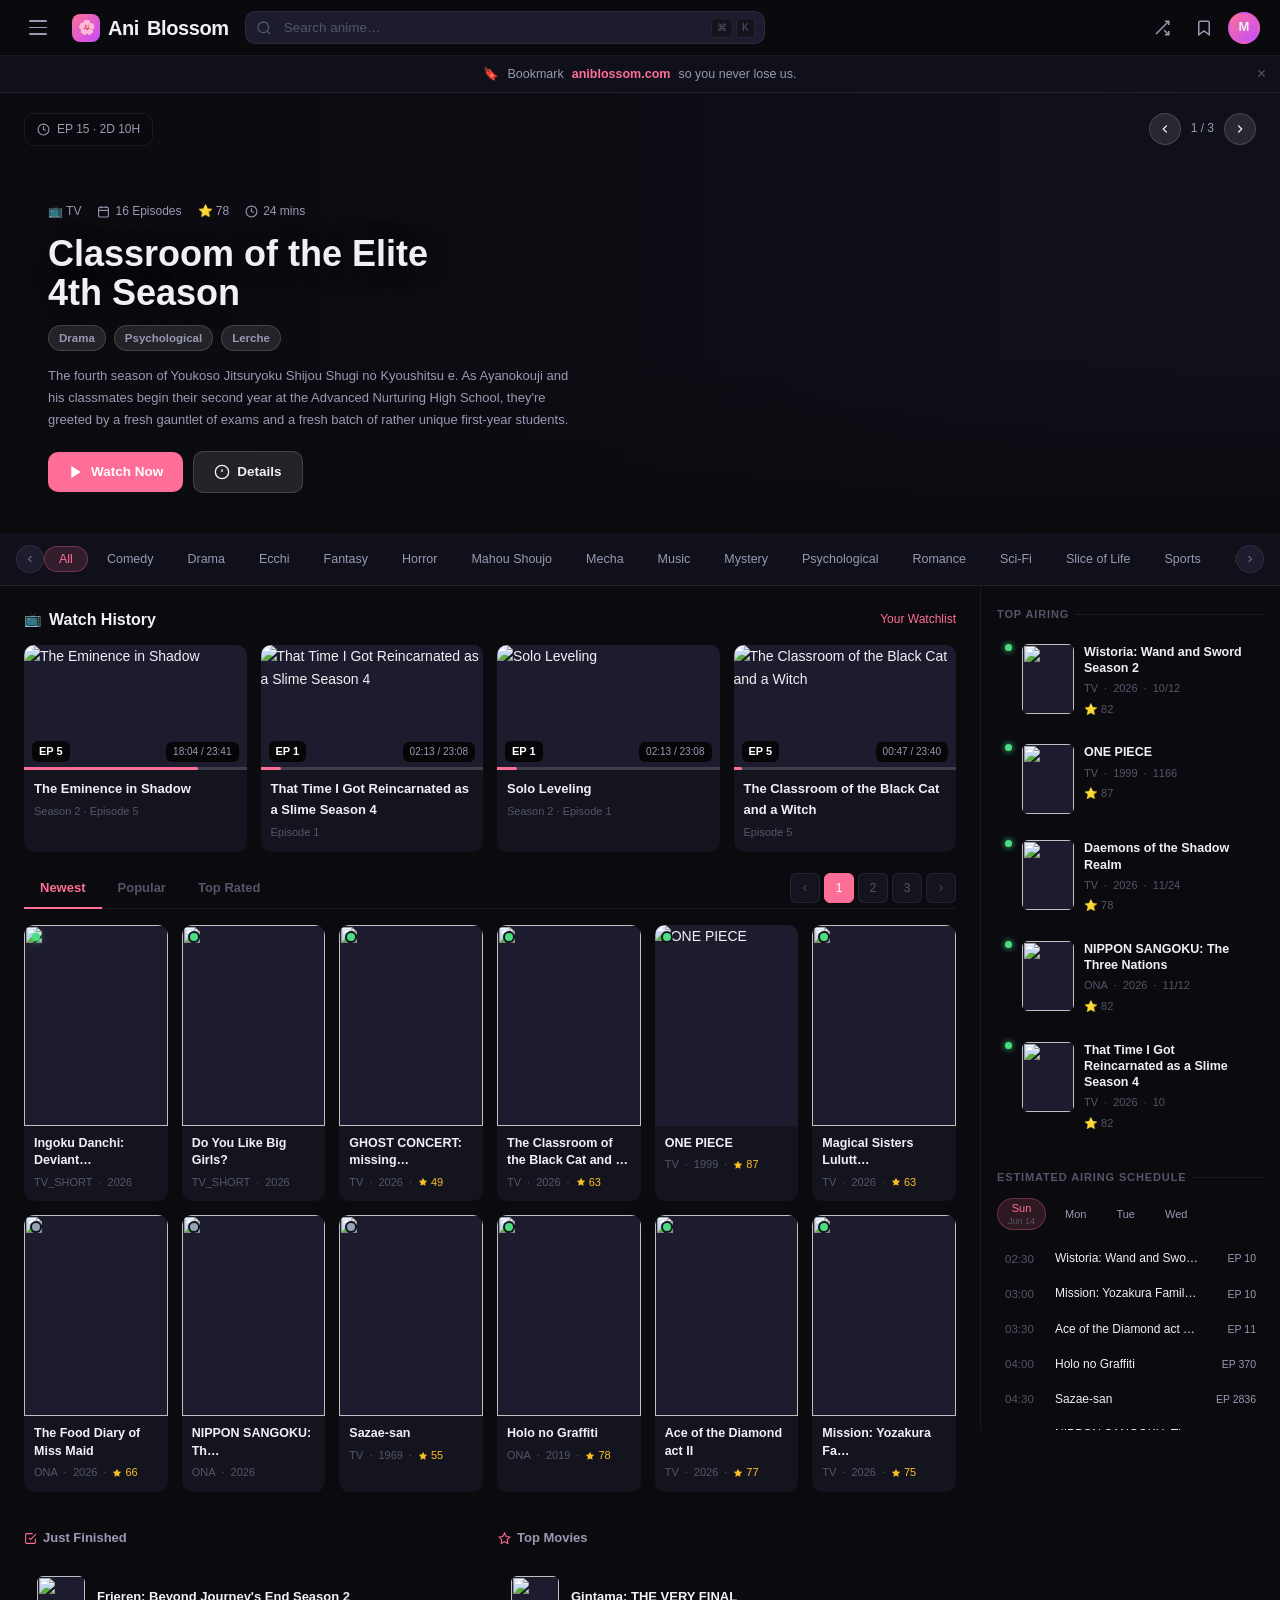
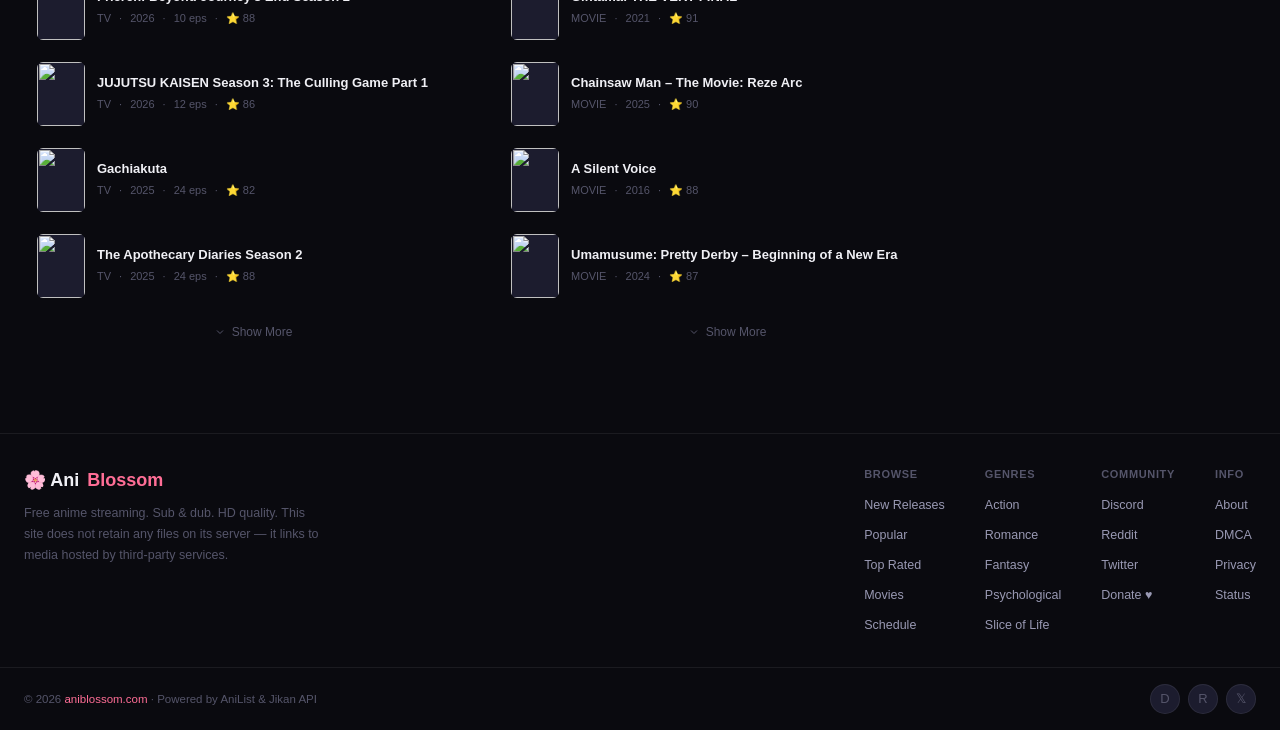
==== commit 8313c6bb: "Update index.html" ====
--- a/index.html
+++ b/index.html
@@ -13,7 +13,7 @@
   <meta property="og:type" content="website">
 
   <link rel="icon" type="image/svg+xml" href="data:image/svg+xml,<svg xmlns='http://www.w3.org/2000/svg' viewBox='0 0 32 32'><rect width='32' height='32' rx='8' fill='%23ff6e96'/><text x='16' y='22' text-anchor='middle' font-size='18'>🌸</text></svg>">
-  <link rel="stylesheet" href="css/style.css">
+  <link rel="stylesheet" href="styles.css">
 </head>
 <body>
 
--- a/styles.css
+++ b/styles.css
@@ -0,0 +1,1490 @@
+/* ============================================================
+   ANIBLOSSOM — Global Stylesheet
+   Brand: deep dark + sakura accent
+   ============================================================ */
+
+@import url('https://fonts.googleapis.com/css2?family=Inter:wght@300;400;500;600;700&family=Outfit:wght@400;600;700;800&display=swap');
+
+/* ── Design Tokens ────────────────────────────────────────── */
+:root {
+  /* Palette */
+  --bg-base:       #0a0a0f;
+  --bg-surface:    #10101a;
+  --bg-card:       #14141f;
+  --bg-elevated:   #1c1c2e;
+  --bg-hover:      #222236;
+
+  --border:        rgba(255,255,255,0.07);
+  --border-accent: rgba(255,110,150,0.3);
+
+  /* Sakura accent */
+  --accent:        #ff6e96;
+  --accent-dim:    rgba(255,110,150,0.15);
+  --accent-glow:   rgba(255,110,150,0.25);
+  --accent-soft:   #ff9ab5;
+
+  /* Text */
+  --text-primary:  #f0f0f5;
+  --text-secondary:#9999b3;
+  --text-muted:    #55556a;
+  --text-accent:   #ff6e96;
+
+  /* Status dots */
+  --dot-airing:    #4ade80;
+  --dot-upcoming:  #facc15;
+  --dot-finished:  #94a3b8;
+
+  /* Sizing */
+  --nav-h:         56px;
+  --sidebar-w:     300px;
+  --radius-sm:     6px;
+  --radius-md:     10px;
+  --radius-lg:     16px;
+  --radius-xl:     22px;
+
+  /* Transitions */
+  --ease:          cubic-bezier(0.4, 0, 0.2, 1);
+  --dur-fast:      120ms;
+  --dur-mid:       200ms;
+  --dur-slow:      350ms;
+}
+
+/* ── Reset ────────────────────────────────────────────────── */
+*, *::before, *::after { box-sizing: border-box; margin: 0; padding: 0; }
+
+html { scroll-behavior: smooth; -webkit-text-size-adjust: 100%; }
+
+body {
+  background: var(--bg-base);
+  color: var(--text-primary);
+  font-family: 'Inter', -apple-system, BlinkMacSystemFont, sans-serif;
+  font-size: 14px;
+  line-height: 1.6;
+  min-height: 100vh;
+  overflow-x: hidden;
+  -webkit-font-smoothing: antialiased;
+  -moz-osx-font-smoothing: grayscale;
+}
+
+a { color: inherit; text-decoration: none; }
+img { display: block; max-width: 100%; }
+button { border: none; background: none; cursor: pointer; font-family: inherit; }
+input, select, textarea { font-family: inherit; }
+ul, ol { list-style: none; }
+
+/* ── Scrollbar ────────────────────────────────────────────── */
+::-webkit-scrollbar { width: 6px; height: 6px; }
+::-webkit-scrollbar-track { background: transparent; }
+::-webkit-scrollbar-thumb { background: var(--bg-elevated); border-radius: 99px; }
+::-webkit-scrollbar-thumb:hover { background: var(--accent-dim); }
+
+/* ── Typography ───────────────────────────────────────────── */
+.font-display { font-family: 'Outfit', sans-serif; }
+
+h1, h2, h3, h4 { font-family: 'Outfit', sans-serif; font-weight: 700; line-height: 1.2; }
+
+/* ── Utility ──────────────────────────────────────────────── */
+.sr-only {
+  position: absolute; width: 1px; height: 1px;
+  padding: 0; margin: -1px; overflow: hidden;
+  clip: rect(0,0,0,0); white-space: nowrap; border: 0;
+}
+
+.truncate { overflow: hidden; text-overflow: ellipsis; white-space: nowrap; }
+
+.badge {
+  display: inline-flex; align-items: center; gap: 4px;
+  padding: 2px 8px; border-radius: 99px;
+  font-size: 11px; font-weight: 600; letter-spacing: 0.03em;
+  background: var(--bg-elevated);
+  color: var(--text-secondary);
+}
+.badge-accent { background: var(--accent-dim); color: var(--accent); }
+.badge-green  { background: rgba(74,222,128,0.12); color: #4ade80; }
+.badge-yellow { background: rgba(250,204,21,0.12); color: #facc15; }
+
+.dot {
+  width: 7px; height: 7px; border-radius: 50%;
+  display: inline-block; flex-shrink: 0;
+}
+.dot-airing   { background: var(--dot-airing); box-shadow: 0 0 6px var(--dot-airing); }
+.dot-upcoming { background: var(--dot-upcoming); }
+.dot-finished { background: var(--dot-finished); }
+
+/* ── Navigation ───────────────────────────────────────────── */
+.navbar {
+  position: sticky; top: 0; z-index: 100;
+  height: var(--nav-h);
+  background: rgba(10,10,15,0.92);
+  backdrop-filter: blur(20px) saturate(180%);
+  -webkit-backdrop-filter: blur(20px) saturate(180%);
+  border-bottom: 1px solid var(--border);
+  display: flex; align-items: center; gap: 16px;
+  padding: 0 20px;
+}
+
+.navbar-logo {
+  display: flex; align-items: center; gap: 8px;
+  font-family: 'Outfit', sans-serif;
+  font-size: 20px; font-weight: 800;
+  color: var(--text-primary);
+  letter-spacing: -0.02em;
+  flex-shrink: 0;
+}
+
+.navbar-logo .logo-icon {
+  width: 28px; height: 28px;
+  background: linear-gradient(135deg, var(--accent), #c44dff);
+  border-radius: 8px;
+  display: flex; align-items: center; justify-content: center;
+  font-size: 14px;
+}
+
+.navbar-logo .logo-text span { color: var(--accent); }
+
+/* Hamburger */
+.nav-menu-btn {
+  width: 36px; height: 36px;
+  display: flex; flex-direction: column;
+  align-items: center; justify-content: center; gap: 5px;
+  border-radius: var(--radius-sm);
+  transition: background var(--dur-fast) var(--ease);
+  flex-shrink: 0;
+}
+.nav-menu-btn:hover { background: var(--bg-hover); }
+.nav-menu-btn span {
+  display: block; width: 18px; height: 1.5px;
+  background: var(--text-secondary);
+  border-radius: 2px;
+  transition: all var(--dur-mid) var(--ease);
+}
+
+/* Search */
+.nav-search {
+  flex: 1; max-width: 520px; position: relative;
+}
+.nav-search input {
+  width: 100%;
+  background: var(--bg-elevated);
+  border: 1px solid var(--border);
+  border-radius: var(--radius-md);
+  color: var(--text-primary);
+  font-size: 13.5px;
+  padding: 8px 44px 8px 38px;
+  transition: border-color var(--dur-mid) var(--ease),
+              box-shadow var(--dur-mid) var(--ease);
+  outline: none;
+}
+.nav-search input::placeholder { color: var(--text-muted); }
+.nav-search input:focus {
+  border-color: var(--accent);
+  box-shadow: 0 0 0 3px var(--accent-glow);
+}
+.nav-search .search-icon {
+  position: absolute; left: 11px; top: 50%; transform: translateY(-50%);
+  color: var(--text-muted); pointer-events: none;
+  display: flex; align-items: center;
+}
+.nav-search .search-kbd {
+  position: absolute; right: 10px; top: 50%; transform: translateY(-50%);
+  display: flex; gap: 3px;
+}
+.nav-search .kbd {
+  background: var(--bg-card);
+  border: 1px solid var(--border);
+  border-radius: 4px;
+  padding: 1px 5px;
+  font-size: 10px; color: var(--text-muted);
+}
+
+/* Nav actions */
+.nav-actions { margin-left: auto; display: flex; align-items: center; gap: 6px; }
+
+.nav-btn {
+  width: 36px; height: 36px;
+  display: flex; align-items: center; justify-content: center;
+  border-radius: var(--radius-sm);
+  color: var(--text-secondary);
+  transition: background var(--dur-fast) var(--ease),
+              color var(--dur-fast) var(--ease);
+}
+.nav-btn:hover { background: var(--bg-hover); color: var(--text-primary); }
+.nav-btn svg { width: 18px; height: 18px; }
+
+.nav-user-avatar {
+  width: 32px; height: 32px; border-radius: 50%;
+  background: linear-gradient(135deg, var(--accent), #c44dff);
+  display: flex; align-items: center; justify-content: center;
+  font-size: 13px; font-weight: 600;
+  cursor: pointer;
+  border: 2px solid transparent;
+  transition: border-color var(--dur-mid) var(--ease);
+}
+.nav-user-avatar:hover { border-color: var(--accent); }
+
+/* Search Results Dropdown */
+.search-dropdown {
+  position: absolute; top: calc(100% + 8px); left: 0; right: 0;
+  background: var(--bg-surface);
+  border: 1px solid var(--border);
+  border-radius: var(--radius-lg);
+  overflow: hidden;
+  box-shadow: 0 24px 48px rgba(0,0,0,0.5);
+  display: none;
+  z-index: 200;
+}
+.search-dropdown.open { display: block; animation: slideDown var(--dur-mid) var(--ease); }
+
+.search-result-item {
+  display: flex; align-items: center; gap: 12px;
+  padding: 10px 14px;
+  transition: background var(--dur-fast) var(--ease);
+  cursor: pointer;
+}
+.search-result-item:hover { background: var(--bg-hover); }
+.search-result-item img {
+  width: 44px; height: 60px; object-fit: cover;
+  border-radius: var(--radius-sm); flex-shrink: 0;
+  background: var(--bg-elevated);
+}
+.search-result-title { font-weight: 600; font-size: 13px; margin-bottom: 2px; }
+.search-result-meta { font-size: 11px; color: var(--text-muted); }
+
+/* Genre bar */
+.genre-bar {
+  background: var(--bg-surface);
+  border-bottom: 1px solid var(--border);
+  display: flex; align-items: center; gap: 0;
+  padding: 0 16px;
+  overflow: hidden;
+  position: relative;
+}
+.genre-bar-inner {
+  display: flex; align-items: center; gap: 4px;
+  overflow-x: auto; padding: 10px 0;
+  scrollbar-width: none; -ms-overflow-style: none;
+  flex: 1;
+}
+.genre-bar-inner::-webkit-scrollbar { display: none; }
+
+.genre-pill {
+  padding: 5px 14px; border-radius: 99px;
+  font-size: 12.5px; font-weight: 500;
+  color: var(--text-secondary);
+  white-space: nowrap;
+  border: 1px solid transparent;
+  transition: all var(--dur-fast) var(--ease);
+  cursor: pointer;
+  flex-shrink: 0;
+}
+.genre-pill:hover {
+  color: var(--text-primary);
+  background: var(--bg-hover);
+  border-color: var(--border);
+}
+.genre-pill.active {
+  color: var(--accent);
+  background: var(--accent-dim);
+  border-color: var(--border-accent);
+}
+
+.genre-scroll-btn {
+  width: 28px; height: 28px; border-radius: 50%;
+  background: var(--bg-elevated);
+  border: 1px solid var(--border);
+  color: var(--text-secondary);
+  display: flex; align-items: center; justify-content: center;
+  flex-shrink: 0;
+  transition: all var(--dur-fast) var(--ease);
+}
+.genre-scroll-btn:hover { background: var(--bg-hover); color: var(--text-primary); }
+
+/* ── Hero Banner ──────────────────────────────────────────── */
+.hero {
+  position: relative;
+  height: 440px;
+  overflow: hidden;
+  background: var(--bg-surface);
+}
+
+.hero-slide {
+  position: absolute; inset: 0;
+  opacity: 0;
+  transition: opacity 0.6s var(--ease);
+}
+.hero-slide.active { opacity: 1; }
+
+.hero-bg {
+  position: absolute; inset: 0;
+  background-size: cover; background-position: center 20%;
+  filter: brightness(0.45);
+  transform: scale(1.02);
+  transition: transform 8s linear;
+}
+.hero-slide.active .hero-bg { transform: scale(1); }
+
+.hero-gradient {
+  position: absolute; inset: 0;
+  background: linear-gradient(
+    90deg,
+    rgba(10,10,15,0.96) 0%,
+    rgba(10,10,15,0.7) 40%,
+    rgba(10,10,15,0.1) 75%,
+    transparent 100%
+  ),
+  linear-gradient(
+    0deg,
+    rgba(10,10,15,1) 0%,
+    transparent 40%
+  );
+}
+
+.hero-content {
+  position: absolute; bottom: 40px; left: 48px;
+  max-width: 540px;
+}
+
+.hero-meta {
+  display: flex; align-items: center; gap: 16px;
+  margin-bottom: 12px;
+}
+.hero-meta-item {
+  display: flex; align-items: center; gap: 5px;
+  font-size: 12px; color: var(--text-secondary);
+}
+.hero-meta-item svg { width: 13px; height: 13px; }
+
+.hero-title {
+  font-size: 36px; font-weight: 800;
+  line-height: 1.1; margin-bottom: 12px;
+  text-shadow: 0 2px 20px rgba(0,0,0,0.5);
+}
+
+.hero-genres {
+  display: flex; gap: 8px; flex-wrap: wrap;
+  margin-bottom: 14px;
+}
+.hero-genre-tag {
+  padding: 3px 10px; border-radius: 99px;
+  font-size: 11.5px; font-weight: 600;
+  background: rgba(255,255,255,0.1);
+  border: 1px solid rgba(255,255,255,0.15);
+  color: var(--text-secondary);
+}
+
+.hero-desc {
+  font-size: 13px; color: var(--text-secondary);
+  line-height: 1.7; margin-bottom: 20px;
+  display: -webkit-box;
+  -webkit-line-clamp: 3;
+  -webkit-box-orient: vertical;
+  overflow: hidden;
+}
+
+.hero-actions {
+  display: flex; align-items: center; gap: 10px;
+}
+
+.btn {
+  display: inline-flex; align-items: center; gap: 7px;
+  padding: 9px 20px; border-radius: var(--radius-md);
+  font-size: 13.5px; font-weight: 600;
+  transition: all var(--dur-mid) var(--ease);
+  cursor: pointer; border: none;
+}
+.btn-primary {
+  background: var(--accent);
+  color: #fff;
+}
+.btn-primary:hover {
+  background: var(--accent-soft);
+  transform: translateY(-1px);
+  box-shadow: 0 8px 24px var(--accent-glow);
+}
+.btn-secondary {
+  background: rgba(255,255,255,0.1);
+  color: var(--text-primary);
+  border: 1px solid rgba(255,255,255,0.15);
+}
+.btn-secondary:hover {
+  background: rgba(255,255,255,0.15);
+  transform: translateY(-1px);
+}
+.btn svg { width: 16px; height: 16px; }
+
+/* Hero nav controls */
+.hero-controls {
+  position: absolute; top: 20px; right: 24px;
+  display: flex; align-items: center; gap: 10px;
+}
+.hero-counter {
+  font-size: 12px; color: var(--text-secondary);
+  font-variant-numeric: tabular-nums;
+}
+.hero-nav-btn {
+  width: 32px; height: 32px; border-radius: 50%;
+  background: rgba(255,255,255,0.1);
+  border: 1px solid rgba(255,255,255,0.15);
+  color: var(--text-primary);
+  display: flex; align-items: center; justify-content: center;
+  backdrop-filter: blur(10px);
+  -webkit-backdrop-filter: blur(10px);
+  transition: background var(--dur-fast) var(--ease);
+}
+.hero-nav-btn:hover { background: rgba(255,255,255,0.2); }
+
+/* Hero countdown */
+.hero-countdown {
+  position: absolute; top: 20px; left: 24px;
+  display: flex; align-items: center; gap: 7px;
+  background: rgba(10,10,15,0.7);
+  border: 1px solid var(--border);
+  border-radius: var(--radius-md);
+  padding: 6px 12px;
+  font-size: 12px; color: var(--text-secondary);
+  backdrop-filter: blur(10px);
+  -webkit-backdrop-filter: blur(10px);
+}
+
+/* ── Layout ───────────────────────────────────────────────── */
+.page-wrapper {
+  display: grid;
+  grid-template-columns: 1fr var(--sidebar-w);
+  gap: 0;
+  max-width: 1600px;
+  margin: 0 auto;
+}
+.page-wrapper.full-width { grid-template-columns: 1fr; }
+
+.main-col { min-width: 0; padding: 0 0 60px; }
+
+.sidebar {
+  padding: 20px 16px 60px;
+  border-left: 1px solid var(--border);
+  position: sticky; top: var(--nav-h);
+  height: calc(100vh - var(--nav-h));
+  overflow-y: auto;
+  scrollbar-width: thin;
+}
+
+/* ── Section Headings ─────────────────────────────────────── */
+.section { padding: 24px 24px 0; }
+.section + .section { padding-top: 16px; }
+
+.section-header {
+  display: flex; align-items: center; justify-content: space-between;
+  margin-bottom: 16px;
+}
+.section-title {
+  font-size: 16px; font-weight: 700;
+  display: flex; align-items: center; gap: 8px;
+}
+.section-title-icon { color: var(--accent); font-size: 14px; }
+.section-link {
+  font-size: 12px; color: var(--accent);
+  transition: opacity var(--dur-fast) var(--ease);
+}
+.section-link:hover { opacity: 0.7; }
+
+/* ── Anime Cards ──────────────────────────────────────────── */
+.card-grid {
+  display: grid;
+  grid-template-columns: repeat(auto-fill, minmax(140px, 1fr));
+  gap: 14px;
+}
+
+.anime-card {
+  position: relative; border-radius: var(--radius-md);
+  overflow: hidden; cursor: pointer;
+  background: var(--bg-card);
+  transition: transform var(--dur-mid) var(--ease),
+              box-shadow var(--dur-mid) var(--ease);
+}
+.anime-card:hover {
+  transform: translateY(-4px);
+  box-shadow: 0 16px 40px rgba(0,0,0,0.4);
+}
+.anime-card:hover .card-overlay { opacity: 1; }
+
+.card-thumb {
+  position: relative; padding-top: 140%;
+  background: var(--bg-elevated);
+  overflow: hidden;
+}
+.card-thumb img {
+  position: absolute; inset: 0;
+  width: 100%; height: 100%; object-fit: cover;
+  transition: transform 0.5s var(--ease);
+}
+.anime-card:hover .card-thumb img { transform: scale(1.05); }
+
+.card-overlay {
+  position: absolute; inset: 0;
+  background: linear-gradient(180deg, transparent 30%, rgba(0,0,0,0.85) 100%);
+  opacity: 0;
+  transition: opacity var(--dur-mid) var(--ease);
+  display: flex; align-items: flex-end; padding: 10px;
+}
+.card-play-btn {
+  width: 38px; height: 38px; border-radius: 50%;
+  background: var(--accent);
+  display: flex; align-items: center; justify-content: center;
+  margin: 0 auto;
+  transform: scale(0.8);
+  transition: transform var(--dur-mid) var(--ease);
+  position: absolute; top: 50%; left: 50%; transform: translate(-50%,-50%) scale(0.8);
+}
+.anime-card:hover .card-play-btn { transform: translate(-50%,-50%) scale(1); }
+.card-play-btn svg { width: 16px; height: 16px; color: #fff; margin-left: 2px; }
+
+/* Corner dot */
+.card-status-dot {
+  position: absolute; top: 8px; left: 8px;
+  width: 8px; height: 8px; border-radius: 50%;
+  box-shadow: 0 0 0 2px var(--bg-card);
+}
+
+/* Episode badge on thumb */
+.card-ep-badge {
+  position: absolute; bottom: 6px; left: 6px;
+  background: rgba(0,0,0,0.75);
+  border-radius: var(--radius-sm);
+  padding: 2px 6px;
+  font-size: 10px; font-weight: 700;
+  color: #fff;
+}
+
+/* Remove btn */
+.card-remove {
+  position: absolute; top: 6px; right: 6px;
+  width: 20px; height: 20px; border-radius: 50%;
+  background: rgba(0,0,0,0.6);
+  color: var(--text-secondary);
+  display: flex; align-items: center; justify-content: center;
+  font-size: 12px; line-height: 1;
+  opacity: 0;
+  transition: opacity var(--dur-fast) var(--ease);
+}
+.anime-card:hover .card-remove { opacity: 1; }
+.card-remove:hover { background: rgba(220,50,50,0.8); color: #fff; }
+
+.card-body { padding: 9px 10px 10px; }
+.card-title {
+  font-size: 12.5px; font-weight: 600;
+  line-height: 1.4; margin-bottom: 4px;
+  display: -webkit-box;
+  -webkit-line-clamp: 2; -webkit-box-orient: vertical;
+  overflow: hidden;
+}
+.card-meta {
+  display: flex; align-items: center; gap: 6px;
+  font-size: 11px; color: var(--text-muted);
+  flex-wrap: wrap;
+}
+.card-rating {
+  display: flex; align-items: center; gap: 3px;
+  color: #fbbf24;
+}
+.card-rating svg { width: 10px; height: 10px; }
+
+/* ── Watch History Cards ──────────────────────────────────── */
+.history-grid {
+  display: grid;
+  grid-template-columns: repeat(auto-fill, minmax(220px, 1fr));
+  gap: 14px;
+}
+
+.history-card {
+  position: relative; border-radius: var(--radius-md);
+  overflow: hidden; cursor: pointer;
+  background: var(--bg-card);
+  transition: transform var(--dur-mid) var(--ease),
+              box-shadow var(--dur-mid) var(--ease);
+}
+.history-card:hover {
+  transform: translateY(-3px);
+  box-shadow: 0 12px 32px rgba(0,0,0,0.4);
+}
+
+.history-thumb {
+  position: relative; padding-top: 56.25%;
+  background: var(--bg-elevated); overflow: hidden;
+}
+.history-thumb img {
+  position: absolute; inset: 0;
+  width: 100%; height: 100%; object-fit: cover;
+  transition: transform 0.4s var(--ease);
+}
+.history-card:hover .history-thumb img { transform: scale(1.04); }
+
+.history-play {
+  position: absolute; inset: 0;
+  display: flex; align-items: center; justify-content: center;
+  background: rgba(0,0,0,0.3);
+  opacity: 0; transition: opacity var(--dur-mid) var(--ease);
+}
+.history-card:hover .history-play { opacity: 1; }
+.history-play-icon {
+  width: 44px; height: 44px; border-radius: 50%;
+  background: rgba(255,255,255,0.9);
+  display: flex; align-items: center; justify-content: center;
+}
+.history-play-icon svg { width: 18px; height: 18px; color: var(--bg-base); margin-left: 3px; }
+
+.history-progress {
+  position: absolute; bottom: 0; left: 0; right: 0;
+  height: 3px; background: rgba(255,255,255,0.15);
+}
+.history-progress-bar {
+  height: 100%; background: var(--accent);
+  border-radius: 0 2px 2px 0;
+}
+
+.history-ep-badge {
+  position: absolute; bottom: 8px; left: 8px;
+  background: rgba(0,0,0,0.8); border-radius: var(--radius-sm);
+  padding: 2px 7px; font-size: 11px; font-weight: 600; color: #fff;
+}
+
+.history-time-badge {
+  position: absolute; bottom: 8px; right: 8px;
+  background: rgba(0,0,0,0.8); border-radius: var(--radius-sm);
+  padding: 2px 7px; font-size: 10px; color: var(--text-secondary);
+}
+
+.history-remove {
+  position: absolute; top: 7px; right: 7px;
+  width: 22px; height: 22px; border-radius: 50%;
+  background: rgba(0,0,0,0.7);
+  color: var(--text-secondary);
+  display: flex; align-items: center; justify-content: center;
+  font-size: 13px; opacity: 0;
+  transition: opacity var(--dur-fast) var(--ease),
+              background var(--dur-fast) var(--ease);
+}
+.history-card:hover .history-remove { opacity: 1; }
+.history-remove:hover { background: rgba(220,50,50,0.85); color: #fff; }
+
+.history-body { padding: 9px 10px 10px; }
+.history-title { font-size: 13px; font-weight: 600; margin-bottom: 3px; }
+.history-subtitle { font-size: 11px; color: var(--text-muted); }
+
+/* ── Sidebar Components ───────────────────────────────────── */
+.sidebar-section { margin-bottom: 28px; }
+.sidebar-section-title {
+  font-size: 11px; font-weight: 700;
+  letter-spacing: 0.08em; text-transform: uppercase;
+  color: var(--text-muted); margin-bottom: 12px;
+  display: flex; align-items: center; gap: 6px;
+}
+.sidebar-section-title::after {
+  content: ''; flex: 1; height: 1px; background: var(--border);
+}
+.sidebar-section-title a {
+  font-size: 10px; color: var(--accent);
+  text-transform: none; letter-spacing: 0;
+  margin-left: auto;
+}
+
+/* Top Airing List */
+.airing-list { display: flex; flex-direction: column; gap: 10px; }
+
+.airing-item {
+  display: flex; gap: 10px; align-items: flex-start;
+  padding: 8px; border-radius: var(--radius-md);
+  cursor: pointer;
+  transition: background var(--dur-fast) var(--ease);
+}
+.airing-item:hover { background: var(--bg-hover); }
+
+.airing-thumb {
+  width: 52px; height: 70px;
+  border-radius: var(--radius-sm); overflow: hidden;
+  flex-shrink: 0; background: var(--bg-elevated);
+}
+.airing-thumb img { width: 100%; height: 100%; object-fit: cover; }
+
+.airing-info { min-width: 0; flex: 1; }
+.airing-title {
+  font-size: 12.5px; font-weight: 600;
+  margin-bottom: 4px; line-height: 1.3;
+}
+.airing-meta {
+  display: flex; flex-direction: column; gap: 3px;
+  font-size: 11px; color: var(--text-muted);
+}
+.airing-meta-row { display: flex; align-items: center; gap: 6px; }
+
+/* Schedule */
+.schedule-list { display: flex; flex-direction: column; gap: 2px; }
+.schedule-item {
+  display: grid; grid-template-columns: 42px 1fr 50px;
+  align-items: center; gap: 8px;
+  padding: 7px 8px; border-radius: var(--radius-sm);
+  transition: background var(--dur-fast) var(--ease);
+  cursor: pointer;
+}
+.schedule-item:hover { background: var(--bg-hover); }
+.schedule-time { font-size: 11.5px; color: var(--text-muted); font-variant-numeric: tabular-nums; }
+.schedule-title { font-size: 12px; font-weight: 500; }
+.schedule-ep {
+  font-size: 10.5px; color: var(--text-secondary);
+  text-align: right; white-space: nowrap;
+}
+
+/* Promo Banner */
+.promo-banner {
+  border-radius: var(--radius-md); overflow: hidden;
+  position: relative; margin-bottom: 16px;
+}
+.promo-banner img { width: 100%; display: block; }
+.promo-close {
+  position: absolute; top: 6px; right: 6px;
+  width: 20px; height: 20px; border-radius: 50%;
+  background: rgba(0,0,0,0.6); color: var(--text-secondary);
+  display: flex; align-items: center; justify-content: center;
+  font-size: 12px;
+  transition: background var(--dur-fast) var(--ease);
+}
+.promo-close:hover { background: rgba(0,0,0,0.9); }
+
+/* ── Tabs ─────────────────────────────────────────────────── */
+.tabs {
+  display: flex; align-items: center; gap: 4px;
+  padding: 0 24px;
+  border-bottom: 1px solid var(--border);
+}
+.tab-btn {
+  padding: 12px 16px;
+  font-size: 13px; font-weight: 600;
+  color: var(--text-muted);
+  border-bottom: 2px solid transparent;
+  margin-bottom: -1px;
+  transition: color var(--dur-fast) var(--ease),
+              border-color var(--dur-fast) var(--ease);
+  cursor: pointer;
+}
+.tab-btn:hover { color: var(--text-secondary); }
+.tab-btn.active { color: var(--accent); border-bottom-color: var(--accent); }
+
+/* Pagination */
+.pagination {
+  display: flex; align-items: center; gap: 4px;
+  margin-left: auto;
+}
+.page-btn {
+  width: 30px; height: 30px; border-radius: var(--radius-sm);
+  display: flex; align-items: center; justify-content: center;
+  font-size: 12px; color: var(--text-muted);
+  border: 1px solid var(--border);
+  background: var(--bg-card);
+  transition: all var(--dur-fast) var(--ease);
+  cursor: pointer;
+}
+.page-btn:hover { border-color: var(--border-accent); color: var(--accent); }
+.page-btn.active {
+  background: var(--accent); color: #fff;
+  border-color: var(--accent);
+}
+
+/* ── List Items (Just Finished / Top Movies) ──────────────── */
+.list-section-grid {
+  display: grid; grid-template-columns: 1fr 1fr; gap: 16px;
+  padding: 0 24px 24px;
+}
+
+.list-panel {}
+.list-panel-title {
+  font-size: 13px; font-weight: 700; color: var(--text-secondary);
+  padding: 12px 0; margin-bottom: 4px;
+  display: flex; align-items: center; gap: 6px;
+}
+.list-panel-title svg { width: 13px; height: 13px; color: var(--accent); }
+
+.list-item {
+  display: flex; gap: 12px; align-items: center;
+  padding: 10px 12px; border-radius: var(--radius-md);
+  cursor: pointer;
+  transition: background var(--dur-fast) var(--ease);
+  border: 1px solid transparent;
+}
+.list-item:hover {
+  background: var(--bg-hover);
+  border-color: var(--border);
+}
+.list-item-thumb {
+  width: 48px; height: 64px; border-radius: var(--radius-sm);
+  overflow: hidden; flex-shrink: 0;
+  background: var(--bg-elevated);
+}
+.list-item-thumb img { width: 100%; height: 100%; object-fit: cover; }
+.list-item-info { flex: 1; min-width: 0; }
+.list-item-title {
+  font-size: 13px; font-weight: 600; margin-bottom: 4px;
+  display: -webkit-box; -webkit-line-clamp: 2; -webkit-box-orient: vertical;
+  overflow: hidden; line-height: 1.4;
+}
+.list-item-meta { font-size: 11px; color: var(--text-muted); display: flex; align-items: center; gap: 8px; }
+
+.show-more-btn {
+  display: flex; align-items: center; justify-content: center; gap: 6px;
+  padding: 10px; width: 100%; margin-top: 6px;
+  font-size: 12px; color: var(--text-muted);
+  border-radius: var(--radius-md);
+  transition: color var(--dur-fast) var(--ease),
+              background var(--dur-fast) var(--ease);
+}
+.show-more-btn:hover { color: var(--text-primary); background: var(--bg-hover); }
+
+/* ── Watch Page ───────────────────────────────────────────── */
+.watch-layout {
+  display: grid;
+  grid-template-columns: 1fr 300px;
+  gap: 0;
+  align-items: start;
+  padding: 0;
+}
+
+.watch-player-col { min-width: 0; }
+
+.video-player-wrap {
+  position: relative; padding-top: 56.25%;
+  background: #000; overflow: hidden;
+}
+.video-player-wrap iframe,
+.video-player-wrap .video-placeholder {
+  position: absolute; inset: 0; width: 100%; height: 100%;
+}
+.video-placeholder {
+  display: flex; align-items: center; justify-content: center;
+  background: #000;
+  flex-direction: column; gap: 14px; color: var(--text-secondary);
+}
+.video-placeholder svg { width: 48px; height: 48px; opacity: 0.3; }
+
+/* Video controls bar below player */
+.player-bar {
+  background: var(--bg-surface);
+  border-bottom: 1px solid var(--border);
+  padding: 8px 16px;
+  display: flex; align-items: center; gap: 16px;
+  font-size: 12px; flex-wrap: wrap;
+}
+.player-bar-left { display: flex; align-items: center; gap: 12px; flex: 1; }
+.player-bar-right { display: flex; align-items: center; gap: 10px; }
+
+.player-toggle {
+  display: flex; align-items: center; gap: 6px;
+  color: var(--text-muted);
+  font-size: 12px; cursor: pointer;
+  padding: 4px 8px; border-radius: var(--radius-sm);
+  transition: all var(--dur-fast) var(--ease);
+}
+.player-toggle:hover { color: var(--text-primary); background: var(--bg-hover); }
+.player-toggle.on { color: var(--accent); }
+
+.toggle-switch {
+  width: 28px; height: 16px; border-radius: 99px;
+  background: var(--bg-elevated); border: 1px solid var(--border);
+  position: relative; flex-shrink: 0;
+  transition: background var(--dur-mid) var(--ease);
+}
+.toggle-switch::after {
+  content: ''; position: absolute;
+  width: 10px; height: 10px; border-radius: 50%;
+  background: var(--text-muted);
+  top: 2px; left: 2px;
+  transition: transform var(--dur-mid) var(--ease),
+              background var(--dur-mid) var(--ease);
+}
+.player-toggle.on .toggle-switch { background: var(--accent-dim); }
+.player-toggle.on .toggle-switch::after { transform: translateX(12px); background: var(--accent); }
+
+.server-select {
+  display: flex; align-items: center; gap: 8px;
+}
+.server-label { color: var(--text-muted); }
+.server-dropdown {
+  background: var(--bg-elevated);
+  border: 1px solid var(--border);
+  color: var(--text-primary);
+  border-radius: var(--radius-sm);
+  padding: 3px 8px;
+  font-size: 12px; cursor: pointer;
+  outline: none;
+  -webkit-appearance: none;
+  padding-right: 20px;
+  background-image: url("data:image/svg+xml,%3Csvg xmlns='http://www.w3.org/2000/svg' width='10' height='6'%3E%3Cpath d='M0 0l5 6 5-6z' fill='%239999b3'/%3E%3C/svg%3E");
+  background-repeat: no-repeat; background-position: right 6px center;
+}
+
+.audio-toggle {
+  display: flex; background: var(--bg-elevated);
+  border: 1px solid var(--border); border-radius: var(--radius-sm);
+  overflow: hidden;
+}
+.audio-btn {
+  padding: 3px 10px; font-size: 11.5px; font-weight: 600;
+  color: var(--text-muted);
+  transition: all var(--dur-fast) var(--ease);
+  cursor: pointer;
+}
+.audio-btn.active { background: var(--accent); color: #fff; }
+.audio-btn:hover:not(.active) { color: var(--text-primary); }
+
+/* Episode list panel */
+.episode-panel {
+  border-left: 1px solid var(--border);
+  height: calc(100vh - var(--nav-h));
+  display: flex; flex-direction: column;
+  position: sticky; top: var(--nav-h);
+}
+
+.episode-panel-header {
+  padding: 10px 12px;
+  border-bottom: 1px solid var(--border);
+  display: flex; align-items: center; gap: 8px;
+  flex-shrink: 0;
+}
+
+.ep-range-select {
+  background: var(--bg-elevated);
+  border: 1px solid var(--border);
+  color: var(--text-primary);
+  border-radius: var(--radius-sm);
+  padding: 4px 8px; font-size: 12px;
+  outline: none; cursor: pointer;
+  flex-shrink: 0;
+}
+
+.ep-search {
+  flex: 1; position: relative;
+}
+.ep-search input {
+  width: 100%;
+  background: var(--bg-elevated);
+  border: 1px solid var(--border);
+  border-radius: var(--radius-sm);
+  color: var(--text-primary);
+  padding: 5px 8px 5px 28px;
+  font-size: 12px; outline: none;
+  transition: border-color var(--dur-mid) var(--ease);
+}
+.ep-search input:focus { border-color: var(--accent); }
+.ep-search input::placeholder { color: var(--text-muted); }
+.ep-search-icon {
+  position: absolute; left: 7px; top: 50%; transform: translateY(-50%);
+  color: var(--text-muted); pointer-events: none; display: flex;
+}
+.ep-search-icon svg { width: 12px; height: 12px; }
+
+.ep-view-btns { display: flex; gap: 4px; flex-shrink: 0; }
+.ep-view-btn {
+  width: 28px; height: 28px; border-radius: var(--radius-sm);
+  display: flex; align-items: center; justify-content: center;
+  color: var(--text-muted);
+  transition: all var(--dur-fast) var(--ease);
+  border: 1px solid transparent;
+}
+.ep-view-btn:hover, .ep-view-btn.active {
+  background: var(--bg-hover); color: var(--accent);
+  border-color: var(--border);
+}
+.ep-view-btn svg { width: 14px; height: 14px; }
+
+.episode-list {
+  flex: 1; overflow-y: auto;
+  padding: 6px 0;
+  scrollbar-width: thin;
+}
+
+.ep-item {
+  display: flex; gap: 10px; padding: 8px 12px;
+  cursor: pointer; transition: background var(--dur-fast) var(--ease);
+  border-left: 2px solid transparent;
+  position: relative;
+}
+.ep-item:hover { background: var(--bg-hover); }
+.ep-item.active {
+  background: var(--accent-dim);
+  border-left-color: var(--accent);
+}
+
+.ep-thumb {
+  width: 96px; height: 54px; border-radius: var(--radius-sm);
+  overflow: hidden; flex-shrink: 0; background: var(--bg-elevated);
+  position: relative;
+}
+.ep-thumb img { width: 100%; height: 100%; object-fit: cover; }
+.ep-num-badge {
+  position: absolute; bottom: 4px; left: 4px;
+  background: rgba(0,0,0,0.8); border-radius: 3px;
+  padding: 1px 5px; font-size: 10px; font-weight: 700; color: #fff;
+}
+
+.ep-info { flex: 1; min-width: 0; }
+.ep-title {
+  font-size: 12.5px; font-weight: 600; margin-bottom: 3px;
+  line-height: 1.3;
+}
+.ep-desc {
+  font-size: 11px; color: var(--text-muted);
+  display: -webkit-box; -webkit-line-clamp: 2; -webkit-box-orient: vertical;
+  overflow: hidden; line-height: 1.5; margin-bottom: 4px;
+}
+.ep-date { font-size: 10.5px; color: var(--text-muted); }
+.ep-badges { display: flex; gap: 4px; margin-top: 4px; }
+.ep-badge {
+  padding: 1px 5px; border-radius: 3px;
+  font-size: 9.5px; font-weight: 600;
+  background: var(--bg-elevated); color: var(--text-muted);
+  display: flex; align-items: center; gap: 3px;
+}
+
+.ep-next-alert {
+  padding: 10px 12px;
+  border-top: 1px solid var(--border);
+  background: var(--bg-surface);
+  display: flex; align-items: center; gap: 8px;
+  font-size: 11.5px;
+  flex-shrink: 0;
+}
+.ep-next-alert svg { width: 14px; height: 14px; color: var(--accent); flex-shrink: 0; }
+.ep-next-text { color: var(--text-secondary); }
+.ep-next-text strong { color: var(--accent); }
+
+/* Below player */
+.watch-info { padding: 16px 20px; }
+.watch-ep-title {
+  font-size: 18px; font-weight: 700;
+  font-family: 'Outfit', sans-serif;
+  margin-bottom: 6px;
+}
+.watch-ep-meta {
+  display: flex; align-items: center; gap: 14px;
+  font-size: 12px; color: var(--text-muted);
+  margin-bottom: 12px;
+}
+.watch-ep-meta-item { display: flex; align-items: center; gap: 4px; }
+.watch-ep-actions {
+  display: flex; align-items: center; gap: 8px;
+}
+.watch-action-btn {
+  display: flex; align-items: center; gap: 6px;
+  padding: 7px 14px; border-radius: var(--radius-md);
+  font-size: 12.5px; font-weight: 600; color: var(--text-secondary);
+  background: var(--bg-elevated); border: 1px solid var(--border);
+  transition: all var(--dur-fast) var(--ease);
+}
+.watch-action-btn:hover {
+  color: var(--text-primary); background: var(--bg-hover);
+  border-color: rgba(255,255,255,0.15);
+}
+.watch-action-btn svg { width: 14px; height: 14px; }
+
+/* Anime info section */
+.anime-detail-card {
+  margin: 0 20px 20px;
+  background: var(--bg-card);
+  border: 1px solid var(--border);
+  border-radius: var(--radius-lg);
+  padding: 20px;
+  display: flex; gap: 20px;
+}
+.anime-detail-poster {
+  width: 100px; flex-shrink: 0;
+}
+.anime-detail-poster img {
+  width: 100%; border-radius: var(--radius-md);
+  box-shadow: 0 8px 24px rgba(0,0,0,0.4);
+}
+.anime-detail-poster-actions {
+  margin-top: 10px; display: flex; flex-direction: column; gap: 6px;
+}
+.poster-action-btn {
+  width: 100%; padding: 5px 0; font-size: 11px; font-weight: 600;
+  border-radius: var(--radius-sm); text-align: center;
+  background: var(--bg-elevated); color: var(--text-muted);
+  border: 1px solid var(--border);
+  transition: all var(--dur-fast) var(--ease); cursor: pointer;
+}
+.poster-action-btn:hover { color: var(--text-primary); background: var(--bg-hover); }
+
+.anime-detail-info { flex: 1; min-width: 0; }
+.anime-detail-title {
+  font-size: 17px; font-weight: 800; margin-bottom: 3px;
+  font-family: 'Outfit', sans-serif;
+}
+.anime-detail-subtitle {
+  font-size: 12px; color: var(--text-muted); margin-bottom: 10px;
+  font-style: italic;
+}
+.anime-detail-tags { display: flex; gap: 6px; flex-wrap: wrap; margin-bottom: 12px; }
+.anime-tag {
+  padding: 3px 10px; border-radius: 99px;
+  font-size: 11.5px; font-weight: 600;
+  background: var(--accent-dim); color: var(--accent);
+  border: 1px solid var(--border-accent);
+}
+
+.anime-detail-desc {
+  font-size: 12.5px; color: var(--text-secondary);
+  line-height: 1.7; margin-bottom: 14px;
+}
+
+.anime-detail-grid {
+  display: grid; grid-template-columns: 1fr 1fr; gap: 6px 20px;
+}
+.detail-row { font-size: 12px; display: flex; gap: 8px; }
+.detail-label { color: var(--text-muted); flex-shrink: 0; min-width: 80px; }
+.detail-value { color: var(--text-primary); font-weight: 500; }
+
+/* Seasons panel */
+.seasons-grid { display: grid; grid-template-columns: 1fr 1fr; gap: 8px; }
+.season-btn {
+  padding: 10px 12px; border-radius: var(--radius-md);
+  font-size: 12.5px; font-weight: 600;
+  background: var(--bg-elevated); border: 1px solid var(--border);
+  color: var(--text-secondary); cursor: pointer;
+  transition: all var(--dur-fast) var(--ease);
+  text-align: center;
+}
+.season-btn:hover { border-color: var(--border-accent); color: var(--accent); }
+.season-btn.active { background: var(--accent-dim); color: var(--accent); border-color: var(--border-accent); }
+.season-btn-thumb {
+  width: 100%; padding-top: 60%; position: relative;
+  border-radius: var(--radius-sm); overflow: hidden; margin-bottom: 6px;
+  background: var(--bg-card);
+}
+.season-btn-thumb img {
+  position: absolute; inset: 0; width: 100%; height: 100%; object-fit: cover;
+}
+
+/* Related / Recommendations */
+.related-item {
+  display: flex; gap: 10px; align-items: center;
+  padding: 8px; border-radius: var(--radius-md);
+  cursor: pointer;
+  transition: background var(--dur-fast) var(--ease);
+}
+.related-item:hover { background: var(--bg-hover); }
+.related-thumb {
+  width: 52px; height: 70px; border-radius: var(--radius-sm);
+  overflow: hidden; flex-shrink: 0; background: var(--bg-elevated);
+}
+.related-thumb img { width: 100%; height: 100%; object-fit: cover; }
+.related-title { font-size: 12.5px; font-weight: 600; margin-bottom: 3px; }
+.related-meta { font-size: 11px; color: var(--text-muted); }
+
+/* ── Comments Section ─────────────────────────────────────── */
+.comments-section { padding: 0 20px 20px; }
+.comments-header {
+  display: flex; align-items: center; justify-content: space-between;
+  margin-bottom: 16px;
+}
+.comments-title { font-size: 14px; font-weight: 700; }
+.comments-count { font-size: 12px; color: var(--text-muted); margin-left: 6px; }
+
+.comments-tabs {
+  display: flex; gap: 4px;
+  background: var(--bg-elevated);
+  border-radius: var(--radius-md); padding: 3px;
+}
+.comment-tab {
+  padding: 5px 12px; border-radius: var(--radius-sm);
+  font-size: 12px; font-weight: 600; color: var(--text-muted);
+  cursor: pointer;
+  transition: all var(--dur-fast) var(--ease);
+}
+.comment-tab.active { background: var(--bg-surface); color: var(--accent); }
+
+.comments-auth-bar {
+  display: flex; gap: 10px; align-items: center;
+  margin-bottom: 20px;
+}
+.comments-auth-bar p { font-size: 12.5px; color: var(--text-muted); margin-right: auto; }
+.auth-btn {
+  padding: 7px 16px; border-radius: var(--radius-md);
+  font-size: 12.5px; font-weight: 600;
+  cursor: pointer; transition: all var(--dur-fast) var(--ease);
+}
+.auth-btn-login {
+  background: var(--bg-elevated); color: var(--text-primary);
+  border: 1px solid var(--border);
+}
+.auth-btn-login:hover { border-color: var(--border-accent); }
+.auth-btn-signup {
+  background: var(--accent); color: #fff; border: none;
+}
+.auth-btn-signup:hover { background: var(--accent-soft); }
+
+.comment-item {
+  display: flex; gap: 12px; margin-bottom: 18px;
+}
+.comment-avatar {
+  width: 34px; height: 34px; border-radius: 50%;
+  flex-shrink: 0; overflow: hidden;
+  background: linear-gradient(135deg, var(--accent), #c44dff);
+  display: flex; align-items: center; justify-content: center;
+  font-weight: 700; font-size: 13px;
+}
+.comment-body { flex: 1; min-width: 0; }
+.comment-header {
+  display: flex; align-items: center; gap: 8px; margin-bottom: 5px;
+}
+.comment-author { font-size: 12.5px; font-weight: 600; }
+.comment-time { font-size: 11px; color: var(--text-muted); }
+.comment-text { font-size: 13px; line-height: 1.6; color: var(--text-secondary); }
+.comment-actions {
+  display: flex; align-items: center; gap: 12px; margin-top: 8px;
+}
+.comment-action-btn {
+  display: flex; align-items: center; gap: 4px;
+  font-size: 11.5px; color: var(--text-muted);
+  cursor: pointer;
+  transition: color var(--dur-fast) var(--ease);
+}
+.comment-action-btn:hover { color: var(--accent); }
+.comment-action-btn svg { width: 13px; height: 13px; }
+.comment-likes { font-weight: 600; }
+.comment-reply-link {
+  font-size: 11.5px; color: var(--text-muted);
+  cursor: pointer; transition: color var(--dur-fast) var(--ease);
+}
+.comment-reply-link:hover { color: var(--accent); }
+
+.comments-sort {
+  display: flex; align-items: center; gap: 8px;
+  font-size: 12px; color: var(--text-muted);
+}
+.sort-select {
+  background: var(--bg-elevated); border: 1px solid var(--border);
+  color: var(--text-primary); border-radius: var(--radius-sm);
+  padding: 3px 8px; font-size: 12px; outline: none; cursor: pointer;
+}
+
+/* ── Announcement Banner ──────────────────────────────────── */
+.site-banner {
+  background: var(--bg-surface);
+  border-bottom: 1px solid var(--border);
+  padding: 8px 20px;
+  display: flex; align-items: center; justify-content: center; gap: 8px;
+  font-size: 12.5px; color: var(--text-secondary);
+  position: relative;
+}
+.site-banner a { color: var(--accent); font-weight: 600; }
+.site-banner a:hover { text-decoration: underline; }
+.site-banner-icon { color: var(--accent); }
+.site-banner-close {
+  position: absolute; right: 14px; top: 50%; transform: translateY(-50%);
+  color: var(--text-muted); cursor: pointer; font-size: 16px;
+  line-height: 1;
+  transition: color var(--dur-fast) var(--ease);
+}
+.site-banner-close:hover { color: var(--text-primary); }
+
+/* ── Footer ───────────────────────────────────────────────── */
+.footer {
+  border-top: 1px solid var(--border);
+  padding: 32px 24px;
+  display: flex; align-items: flex-start; gap: 40px;
+  flex-wrap: wrap;
+}
+.footer-brand { flex: 1; min-width: 200px; }
+.footer-brand-logo {
+  font-family: 'Outfit', sans-serif;
+  font-size: 18px; font-weight: 800;
+  margin-bottom: 8px; display: flex; align-items: center; gap: 8px;
+}
+.footer-brand-logo span { color: var(--accent); }
+.footer-desc { font-size: 12.5px; color: var(--text-muted); line-height: 1.7; max-width: 300px; }
+
+.footer-links { display: flex; gap: 40px; flex-wrap: wrap; }
+.footer-links-group { display: flex; flex-direction: column; gap: 10px; }
+.footer-links-title { font-size: 11px; font-weight: 700; letter-spacing: 0.06em; text-transform: uppercase; color: var(--text-muted); margin-bottom: 2px; }
+.footer-links-group a { font-size: 12.5px; color: var(--text-secondary); transition: color var(--dur-fast) var(--ease); }
+.footer-links-group a:hover { color: var(--accent); }
+
+.footer-bottom {
+  border-top: 1px solid var(--border);
+  padding: 16px 24px;
+  display: flex; align-items: center; justify-content: space-between; gap: 16px;
+  flex-wrap: wrap;
+}
+.footer-copyright { font-size: 11.5px; color: var(--text-muted); }
+.footer-copyright a { color: var(--accent); }
+.footer-bottom-links { display: flex; gap: 16px; }
+.footer-bottom-links a {
+  font-size: 11.5px; color: var(--text-muted);
+  transition: color var(--dur-fast) var(--ease);
+}
+.footer-bottom-links a:hover { color: var(--text-primary); }
+.footer-socials { display: flex; gap: 8px; }
+.social-btn {
+  width: 30px; height: 30px; border-radius: 50%;
+  background: var(--bg-elevated); border: 1px solid var(--border);
+  display: flex; align-items: center; justify-content: center;
+  color: var(--text-muted); font-size: 13px;
+  transition: all var(--dur-fast) var(--ease);
+}
+.social-btn:hover { border-color: var(--border-accent); color: var(--accent); }
+
+/* ── 404 ──────────────────────────────────────────────────── */
+.error-page {
+  min-height: 100vh;
+  display: flex; flex-direction: column;
+}
+.error-main {
+  flex: 1; display: flex; align-items: center; justify-content: center;
+  padding: 40px 20px;
+}
+.error-content {
+  text-align: center; max-width: 500px;
+}
+.error-number {
+  font-family: 'Outfit', sans-serif;
+  font-size: clamp(80px, 15vw, 140px); font-weight: 800; line-height: 1;
+  color: transparent;
+  background: linear-gradient(135deg, var(--accent), #c44dff);
+  -webkit-background-clip: text;
+  background-clip: text;
+  margin-bottom: 12px;
+}
+.error-blossom {
+  font-size: 48px; margin-bottom: 16px; animation: petal-fall 3s ease-in-out infinite;
+}
+.error-title {
+  font-size: 24px; font-weight: 700; margin-bottom: 10px;
+}
+.error-desc { font-size: 14px; color: var(--text-muted); margin-bottom: 28px; line-height: 1.7; }
+.error-actions { display: flex; gap: 10px; justify-content: center; flex-wrap: wrap; }
+
+/* ── Loading Skeleton ─────────────────────────────────────── */
+.skeleton {
+  background: linear-gradient(90deg,
+    var(--bg-elevated) 25%,
+    var(--bg-hover) 50%,
+    var(--bg-elevated) 75%
+  );
+  background-size: 200% 100%;
+  animation: shimmer 1.5s infinite;
+  border-radius: var(--radius-sm);
+}
+
+/* ── Loading Spinner ──────────────────────────────────────── */
+.spinner {
+  width: 32px; height: 32px;
+  border: 2px solid var(--border);
+  border-top-color: var(--accent);
+  border-radius: 50%;
+  animation: spin 0.7s linear infinite;
+}
+
+/* ── Toast ────────────────────────────────────────────────── */
+.toast-container {
+  position: fixed; bottom: 24px; right: 24px;
+  display: flex; flex-direction: column; gap: 8px;
+  z-index: 9999; pointer-events: none;
+}
+.toast {
+  padding: 12px 16px; border-radius: var(--radius-md);
+  background: var(--bg-elevated);
+  border: 1px solid var(--border);
+  box-shadow: 0 8px 32px rgba(0,0,0,0.4);
+  font-size: 13px; color: var(--text-primary);
+  display: flex; align-items: center; gap: 10px;
+  animation: toast-in 0.3s var(--ease);
+  pointer-events: all;
+  min-width: 200px; max-width: 320px;
+}
+.toast-success { border-color: rgba(74,222,128,0.3); }
+.toast-success .toast-icon { color: #4ade80; }
+.toast-error { border-color: rgba(239,68,68,0.3); }
+.toast-error .toast-icon { color: #ef4444; }
+
+/* ── Animations ───────────────────────────────────────────── */
+@keyframes shimmer {
+  to { background-position: -200% 0; }
+}
+
+@keyframes spin {
+  to { transform: rotate(360deg); }
+}
+
+@keyframes slideDown {
+  from { opacity: 0; transform: translateY(-8px); }
+  to   { opacity: 1; transform: translateY(0); }
+}
+
+@keyframes toast-in {
+  from { opacity: 0; transform: translateX(16px); }
+  to   { opacity: 1; transform: translateX(0); }
+}
+
+@keyframes petal-fall {
+  0%, 100% { transform: translateY(0) rotate(0deg); }
+  33% { transform: translateY(-8px) rotate(-5deg); }
+  66% { transform: translateY(4px) rotate(5deg); }
+}
+
+@keyframes fadeIn {
+  from { opacity: 0; }
+  to   { opacity: 1; }
+}
+
+@keyframes scaleIn {
+  from { opacity: 0; transform: scale(0.95); }
+  to   { opacity: 1; transform: scale(1); }
+}
+
+.anim-fade-in  { animation: fadeIn  0.4s var(--ease); }
+.anim-scale-in { animation: scaleIn 0.3s var(--ease); }
+
+/* ── Reduced Motion ───────────────────────────────────────── */
+@media (prefers-reduced-motion: reduce) {
+  *, *::before, *::after {
+    animation-duration: 0.01ms !important;
+    transition-duration: 0.01ms !important;
+  }
+}
+
+/* ── Responsive ───────────────────────────────────────────── */
+@media (max-width: 1100px) {
+  :root { --sidebar-w: 260px; }
+  .hero-title { font-size: 28px; }
+  .list-section-grid { grid-template-columns: 1fr; }
+}
+
+@media (max-width: 900px) {
+  .page-wrapper {
+    grid-template-columns: 1fr;
+  }
+  .sidebar { display: none; }
+
+  .watch-layout { grid-template-columns: 1fr; }
+  .episode-panel {
+    height: auto; position: static;
+    border-left: none; border-top: 1px solid var(--border);
+    max-height: 400px;
+  }
+
+  .hero { height: 360px; }
+  .hero-content { left: 24px; right: 24px; max-width: 100%; }
+}
+
+@media (max-width: 640px) {
+  :root { --nav-h: 50px; }
+  .nav-search { max-width: 100%; }
+  .navbar { padding: 0 12px; gap: 10px; }
+  .hero { height: 280px; }
+  .hero-title { font-size: 22px; }
+  .hero-desc { display: none; }
+  .section { padding: 16px 16px 0; }
+  .card-grid { grid-template-columns: repeat(auto-fill, minmax(120px, 1fr)); gap: 10px; }
+  .history-grid { grid-template-columns: 1fr 1fr; }
+  .anime-detail-card { flex-direction: column; }
+  .anime-detail-poster { width: 80px; }
+  .comments-auth-bar { flex-wrap: wrap; }
+  .footer { padding: 24px 16px; }
+  .footer-links { gap: 24px; }
+}
